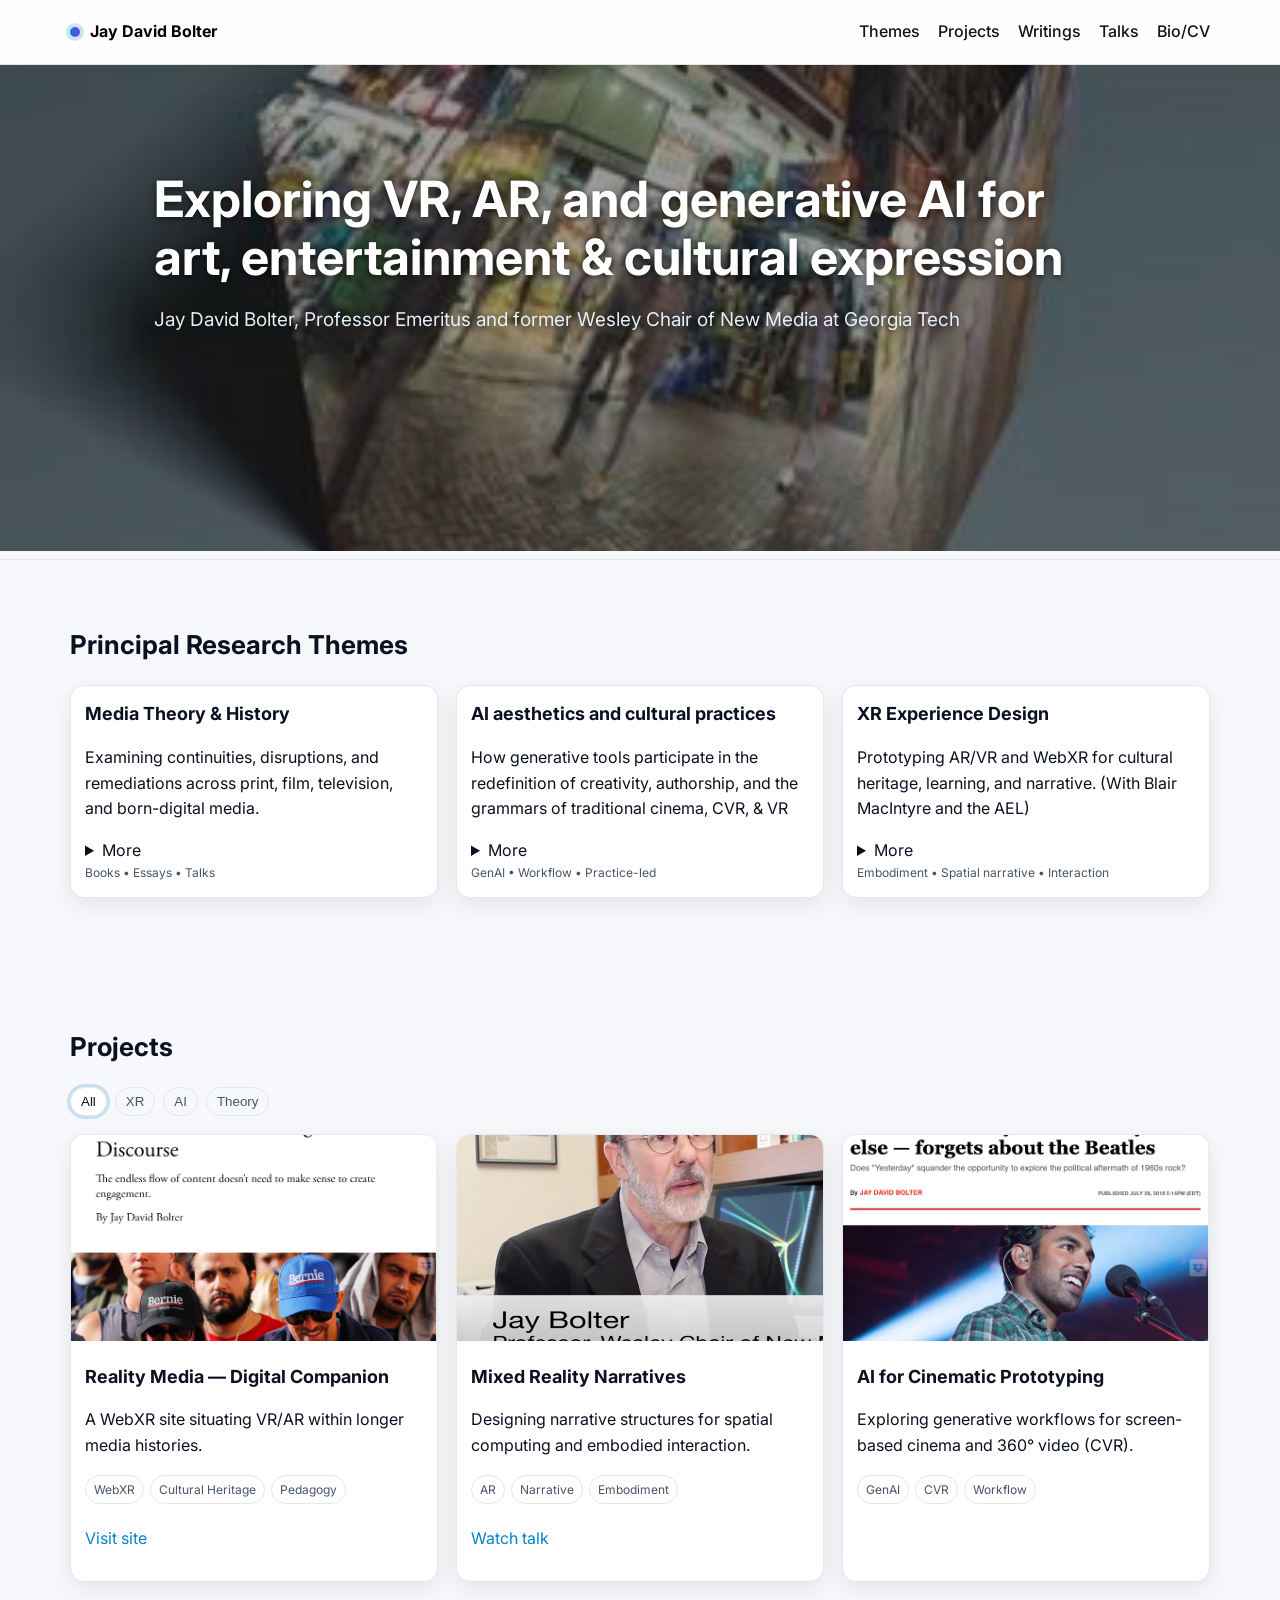
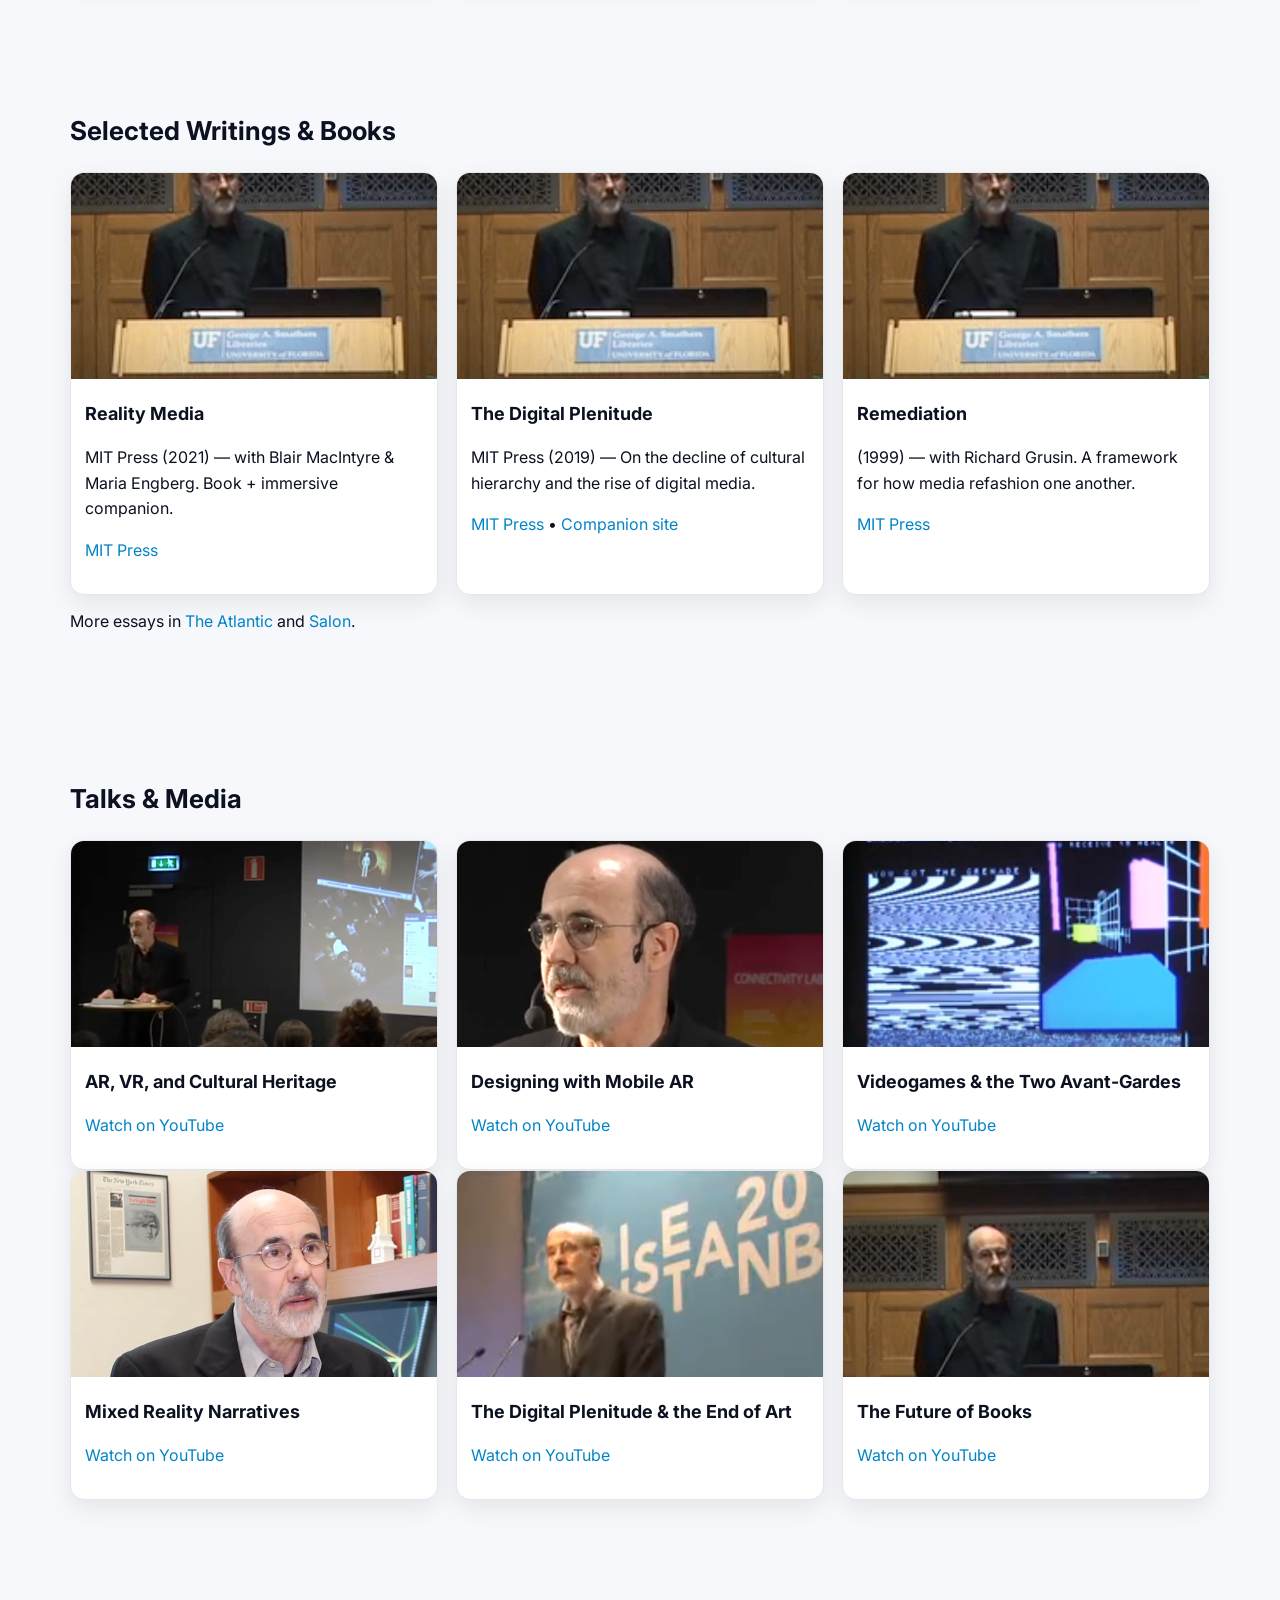
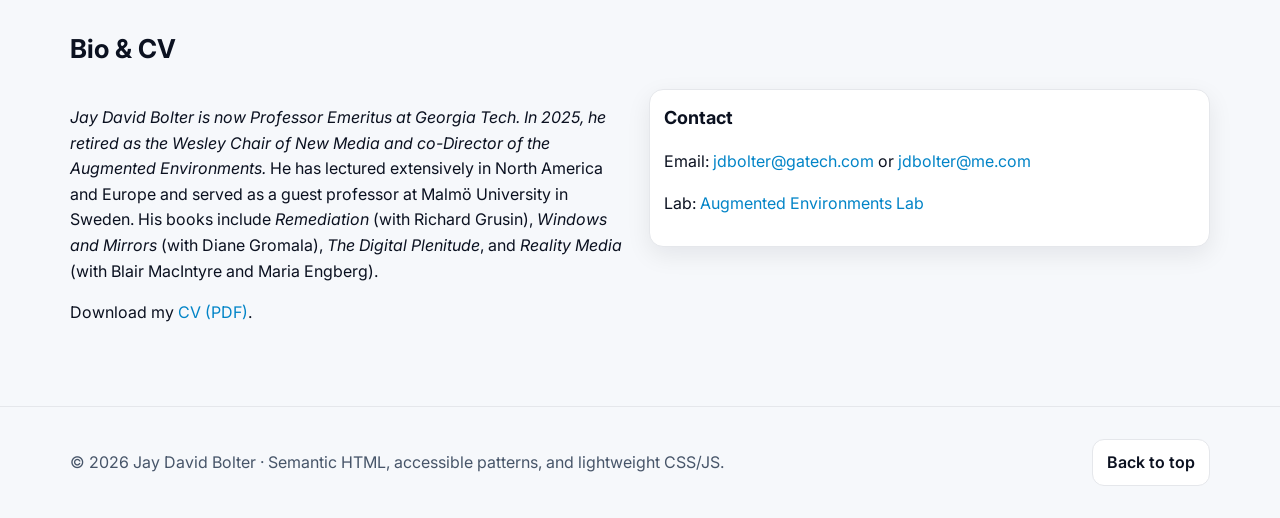
==== index.html @ a2d3c9d2 "Revisions Minor verbal revisions to the page" ====
<!DOCTYPE html>
<html lang="en">
<head>
  <meta charset="utf-8" />
  <meta name="viewport" content="width=device-width, initial-scale=1" />
  <title>Jay David Bolter · Media Theory · XR & AI</title>
  <meta name="description" content="Professional page for Jay David Bolter: media theory & history, XR experience design, and AI affordances for expression." />
  <meta property="og:title" content="Jay David Bolter" />
  <meta property="og:description" content="Media theory & history, XR experience design, and AI affordances for expression." />
  <meta property="og:image" content="assets/banner.jpg" />
  <link rel="preconnect" href="https://fonts.googleapis.com">
  <link rel="preconnect" href="https://fonts.gstatic.com" crossorigin>
  <link href="https://fonts.googleapis.com/css2?family=Inter:wght@300;400;500;600;700&display=swap" rel="stylesheet">
  <style>
    :root{
      --bg: #0c0f14; --text:#e7edf7; --muted:#98a5ba; --surface:#101520; --panel:#141b28;
      --border:#202838; --accent:#6ee7ff; --accent2:#a78bfa; --ring: rgba(110,231,255,.4);
      --shadow: 0 10px 30px rgba(0,0,0,.35);
    }
    @media (prefers-color-scheme: light){
      :root{ --bg:#f6f8fb; --text:#0b1120; --muted:#475569; --surface:#ffffff; --panel:#ffffff; --border:#e5e7eb; --accent:#0284c7; --accent2:#7c3aed; --ring: rgba(2,132,199,.2); --shadow:0 8px 24px rgba(2,6,23,.08);} }
    *,*::before,*::after{box-sizing:border-box}
    html,body{height:100%}
    body{margin:0;background:var(--bg);color:var(--text);font-family:'Inter',system-ui,Segoe UI,Roboto,Arial,sans-serif;line-height:1.6}
    a{color:var(--accent);text-decoration:none}
    a:hover{text-decoration:underline}
    .container{max-width:1180px;margin:0 auto;padding:0 20px}

    /* Skip link */
    .skip{position:absolute;left:-9999px;top:auto;overflow:hidden}
    .skip:focus{left:16px;top:16px;background:var(--panel);border:2px solid var(--accent);padding:8px 12px;border-radius:8px;z-index:10000}

    /* NAV */
    .nav{position:sticky;top:0;z-index:1000;background:rgba(255,255,255,0.85);backdrop-filter:saturate(140%) blur(10px);border-bottom:1px solid rgba(0,0,0,0.1)}
    .nav-inner{display:flex;align-items:center;justify-content:space-between;height:64px}
    .brand{display:flex;align-items:center;gap:10px;font-weight:700;color:#000;}
    .brand-dot{width:10px;height:10px;border-radius:50%;background:linear-gradient(90deg,var(--accent),var(--accent2));box-shadow:0 0 0 4px var(--ring)}
    .links{display:flex;gap:18px;align-items:center}
    .links a{color:#000;opacity:.92;font-weight:500}
    .burger{display:none}
    @media (max-width:760px){.links{display:none}.burger{display:inline-flex;align-items:center;gap:8px;border:1px solid var(--border);background:transparent;color:var(--muted);padding:6px 10px;border-radius:10px;}}

    /* HERO */
    .hero{position:relative;overflow:hidden;border-bottom:1px solid var(--border)}
    .hero-bg{position:absolute;inset:0;background:radial-gradient(1200px 600px at 20% -10%,rgba(110,231,255,.25),transparent 60%),radial-gradient(900px 500px at 85% 10%,rgba(167,139,250,.22),transparent 55%),linear-gradient(180deg,rgba(255,255,255,.06),rgba(255,255,255,0));pointer-events:none}
    .hero-media{position:relative}
    /* .hero-media::after{content:"";position:absolute;inset:0;background:linear-gradient(180deg,rgba(0,0,0,.42),rgba(0,0,0,.42));pointer-events:none} */
    .hero-media::after{content:"";position:absolute;inset:0;pointer-events:none;}
    .hero-media img{
      width:100%;
      height:54vh;
      object-fit:cover;
      filter: brightness(0.6) saturate(105%) contrast(98%);
      opacity:0.94;
    }
    .hero-content{
      position:absolute;
      inset:0;
      display:grid;
      place-items:center;
      transform: translateY(-6vh);
      /* The card sits over the image, no background overlay needed */
    }
    .hero-card{
      margin:24px;
      background: transparent;
      border: none;
      border-radius: 0;
      box-shadow: none;
      backdrop-filter: none;
      max-width: min(1020px,92%);
      padding:24px;
    }
    .hero-card h1,
    .hero-card .lead {
      text-shadow: 0 2px 6px rgba(0,0,0,0.6);
    }
    .hero-card h1{color:#ffffff;}
    .hero-card .lead{color:#eaf2ff;opacity:.98}
    .eyebrow{font-size:12px;letter-spacing:.14em;text-transform:uppercase;color:#d8e4f7}
    h1{font-size:clamp(28px,4.5vw,50px);line-height:1.15;margin:.2em 0}
    .lead{font-size:clamp(16px,2.2vw,19px);color:var(--muted)}
    .cta{display:flex;flex-wrap:wrap;gap:12px;margin-top:14px}
    .btn{display:inline-flex;align-items:center;gap:8px;padding:10px 14px;border-radius:12px;border:1px solid var(--border);background:var(--surface);color:var(--text);font-weight:600}
    .btn.primary{background:linear-gradient(90deg,var(--accent),var(--accent2));color:#081018;border:none}

    /* SECTIONS */
    main section{padding:64px 0}
    .section-head{display:flex;align-items:flex-end;justify-content:space-between;gap:10px;margin-bottom:20px}
    .section-head h2{margin:0;font-size:26px}
    .kicker{color:var(--muted);font-size:14px}

    /* XR MODAL & DETAILS */
    details.more{margin-top:8px}
    details.more summary{cursor:pointer}
    dialog{border:1px solid var(--border);border-radius:12px;padding:20px;background:var(--surface);color:var(--text);max-width:720px;box-shadow:var(--shadow)}
    dialog::backdrop{background:rgba(0,0,0,.5)}

    /* GRIDS */
    .grid{display:grid;gap:18px}
    .grid.cols-3{grid-template-columns:repeat(3,1fr)}
    .grid.cols-2{grid-template-columns:repeat(2,1fr)}
    @media (max-width:980px){.grid.cols-3{grid-template-columns:repeat(2,1fr)}}
    @media (max-width:720px){.grid.cols-3,.grid.cols-2{grid-template-columns:1fr}}
    .card{background:var(--panel);border:1px solid var(--border);border-radius:14px;overflow:hidden;box-shadow:var(--shadow);transition:transform .2s ease}
    .card:hover{transform:translateY(-3px)}
    .card img{width:100%;aspect-ratio:16/9;object-fit:cover}
    .card-body{padding:14px}
    .card h3{margin:0 0 6px;font-size:18px}
    .meta{color:var(--muted);font-size:12px}
    .tag{display:inline-block;margin-right:6px;margin-bottom:6px;padding:4px 8px;border:1px solid var(--border);border-radius:999px;color:var(--muted);font-size:12px}

    /* FILTER TABS */
    .filters{display:flex;flex-wrap:wrap;gap:8px;margin:8px 0 18px}
    .chip{border:1px solid var(--border);background:transparent;color:var(--muted);padding:6px 10px;border-radius:999px;cursor:pointer}
    .chip[aria-pressed="true"]{background:var(--surface);color:var(--text);box-shadow:0 0 0 3px var(--ring)}

    /* TIMELINE */
    .timeline{position:relative;margin-left:6px}
    .timeline::before{content:"";position:absolute;left:10px;top:0;bottom:0;width:2px;background:var(--border)}
    .t-item{position:relative;margin-left:28px;padding:10px 0}
    .t-item::before{content:"";position:absolute;left:-18px;top:12px;width:10px;height:10px;background:linear-gradient(90deg,var(--accent),var(--accent2));border-radius:50%;box-shadow:0 0 0 3px var(--bg)}
    .t-title{font-weight:600}

    /* FOOTER */
    footer{border-top:1px solid var(--border);padding:32px 0;color:var(--muted)}
    .foot{display:grid;gap:16px;grid-template-columns:1fr auto;align-items:center}
    @media (max-width:720px){.foot{grid-template-columns:1fr}}

    @media (max-width:720px){
      .hero-content{ transform: translateY(-3vh); }
    }

    /* Motion reduction */
    @media (prefers-reduced-motion: reduce){
      .card,.hero-card{transition:none}
      .hero-content{display:block}
    }
  </style>
</head>
<body>
  <a class="skip" href="#main">Skip to content</a>

  <!-- NAV -->
  <header class="nav" role="banner">
    <div class="container nav-inner">
      <div class="brand"><span class="brand-dot" aria-hidden="true"></span> Jay David Bolter</div>
      <nav class="links" aria-label="Primary">
        <a href="#focus">Themes</a>
        <a href="#projects">Projects</a>
        <a href="#writing">Writings</a>
        <a href="#talks">Talks</a>
        <a href="#bio">Bio/CV</a>
      </nav>
      <button class="burger" id="menuBtn" aria-expanded="false" aria-controls="m">Menu</button>
    </div>
  </header>

  <!-- HERO -->
  <section class="hero" id="home" aria-label="Hero">
    <div class="hero-bg" aria-hidden="true"></div>
    <div class="hero-media">
      <img src="assets/banner.jpg" alt="Abstract banner evoking XR and AI" />
      <div class="hero-content">
        <div class="hero-card">
          <h1>Exploring VR, AR, and generative AI for art, entertainment & cultural expression</h1>
          <p class="lead">Jay David Bolter, Professor Emeritus and former Wesley Chair of New Media at Georgia Tech</p>
        </div>
      </div>
    </div>
  </section>

  <main id="main">
    <!-- FOCUS -->
    <section id="focus" aria-labelledby="focus-h">
      <div class="container">
        <div class="section-head">
          <h2 id="focus-h">Principal Research Themes</h2>
        </div>
        <div class="grid cols-3">
          <article class="card">
            <div class="card-body">
              <h3>Media Theory & History</h3>
              <p>Examining continuities, disruptions, and remediations across print, film, television, and born-digital media.</p>
              <details class="more">
                <summary>More</summary>
                <p>I study how new (digital) media affect and are affected by earlier media and media forms, including film, television, and print. That work began with Writing Space: The Computer, Hypertext and the Remediation of Print (first edition 1991; second edition 2001 by Lawrence Erlbaum). Writing Space examined the computer’s place in the history of symbolic (textual) media. I argue that digital hypertext is the remediation of the printed book. Remediation: Understanding New Media (coauthored by Richard Grusin, MIT Press, 1999) focuses on the relationship between visual digital expressions (such as computer games and the World Wide Web) and earlier media forms (such as film and television). We argue that digital forms both borrow from and seek to surpass earlier forms, and we give this process the name “remediation.” Windows and Mirrors (coauthored with Diane Gromala, MIT Press, 2003) examines digital art as a radical form of interface design. My most recent single-authored book The Digital Plenitude was published by MIT Press in 2019. It focuses on two developments in the second half of the twentieth-century century that have helped to define our media culture in the twenty-first: the decline of cultural hierarchy and the rise of digital media. There is a digital companion at www.digitalplenitude.net.</p>
              </details>
              <div class="meta">Books • Essays • Talks</div>
            </div>
          </article>
          <article class="card">
            <div class="card-body">
              <h3>AI aesthetics and cultural practices</h3>
              <p>How generative tools participate in the redefinition of creativity, authorship, and the grammars of traditional cinema, CVR, & VR</p>
              <details class="more">
                <summary>More</summary>
                <p>Working with current and recent Ph.D. students, I am exploring the aesthetics of generative AI, especially for the creation of traditional screen-based cinema, CVR, and 'true' 3D VR.</p>
              </details>
              <div class="meta">GenAI • Workflow • Practice-led</div>
            </div>
          </article>
          <article class="card">
            <div class="card-body">
              <h3>XR Experience Design</h3>
              <p>Prototyping AR/VR and WebXR for cultural heritage, learning, and narrative. (With Blair MacIntyre and the AEL)</p>
              <details class="more">
                <summary>More</summary>
                <p>For more than two decades, I worked with Prof. Blair MacIntyre who heads the AEL (Augmented Environments Lab) to explore new forms of informal education, personal expression, and entertainment. We designed and built a number of prototypes and experimental systems for Augmented Reality. More recently we created experiences in VR, and especially WebVR, a protocol that allows users to access VR through a web browser on a smartphone, computer, or through a VR headset. We created a digital companion to our book Reality Media (MIT Press, 2021) using this technology. Reality Media places virtual and augmented reality in the tradition of other media, especially film and television, that fashion visual and auditory realities for their viewers. The digital companion illustrates this tradition both as a website and an immersive experience.</p>
              </details>
              <div class="meta">Embodiment • Spatial narrative • Interaction</div>
            </div>
          </article>
        </div>
      </div>
    </section>

    <!-- PROJECTS with filters -->
    <section id="projects" aria-labelledby="projects-h">
      <div class="container">
        <div class="section-head">
          <h2 id="projects-h">Projects</h2>
        </div>
        <div class="filters" role="toolbar" aria-label="Project filters">
          <button class="chip" data-filter="all" aria-pressed="true">All</button>
          <button class="chip" data-filter="xr">XR</button>
          <button class="chip" data-filter="ai">AI</button>
          <button class="chip" data-filter="theory">Theory</button>
        </div>
        <div class="grid cols-3" id="projectGrid">
          <article class="card" data-tags="xr theory">
            <img src="assets/atlantic.png" alt="The Atlantic thumbnail" />
            <div class="card-body">
              <h3>Reality Media — Digital Companion</h3>
              <p>A WebXR site situating VR/AR within longer media histories.</p>
              <div><span class="tag">WebXR</span><span class="tag">Cultural Heritage</span><span class="tag">Pedagogy</span></div>
              <p><a href="https://realitymedia.digital/" target="_blank" rel="noopener">Visit site</a></p>
            </div>
          </article>
          <article class="card" data-tags="xr">
            <img src="assets/talks/mixed.png" alt="Mixed Reality Narratives" />
            <div class="card-body">
              <h3>Mixed Reality Narratives</h3>
              <p>Designing narrative structures for spatial computing and embodied interaction.</p>
              <div><span class="tag">AR</span><span class="tag">Narrative</span><span class="tag">Embodiment</span></div>
              <p><a href="https://youtu.be/VfJPQSbQXXM?feature=shared" target="_blank" rel="noopener">Watch talk</a></p>
            </div>
          </article>
          <article class="card" data-tags="ai xr">
            <img src="assets/yesterday.png" alt="Salon thumbnail" />
            <div class="card-body">
              <h3>AI for Cinematic Prototyping</h3>
              <p>Exploring generative workflows for screen-based cinema and 360° video (CVR).</p>
              <div><span class="tag">GenAI</span><span class="tag">CVR</span><span class="tag">Workflow</span></div>
            </div>
          </article>
        </div>
      </div>
    </section>

    <!-- WRITING -->
    <section id="writing" aria-labelledby="writing-h">
      <div class="container">
        <div class="section-head">
          <h2 id="writing-h">Selected Writings & Books</h2>
        </div>
        <div class="grid cols-3">
          <article class="card">
            <img src="assets/talks/books.png" alt="Books graphic" />
            <div class="card-body">
              <h3>Reality Media</h3>
              <p>MIT Press (2021) — with Blair MacIntyre & Maria Engberg. Book + immersive companion.</p>
              <p><a href="https://mitpress.mit.edu/9780262045124/reality-media/" target="_blank" rel="noopener">MIT Press</a></p>
            </div>
          </article>
          <article class="card">
            <img src="assets/talks/books.png" alt="Books graphic" />
            <div class="card-body">
              <h3>The Digital Plenitude</h3>
              <p>MIT Press (2019) — On the decline of cultural hierarchy and the rise of digital media.</p>
              <p><a href="https://mitpress.mit.edu/9780262039734/the-digital-plenitude/" target="_blank" rel="noopener">MIT Press</a> • <a href="http://www.digitalplenitude.net" target="_blank" rel="noopener">Companion site</a></p>
            </div>
          </article>
          <article class="card">
            <img src="assets/talks/books.png" alt="Books graphic" />
            <div class="card-body">
              <h3>Remediation</h3>
              <p>(1999) — with Richard Grusin. A framework for how media refashion one another.</p>
              <p><a href="https://mitpress.mit.edu/9780262522793/remediation/" target="_blank" rel="noopener">MIT Press</a></p>
            </div>
          </article>
        </div>
        <p style="margin-top:14px">More essays in <a href="https://www.theatlantic.com/technology/archive/2019/05/why-social-media-ruining-political-discourse/589108/" target="_blank" rel="noopener">The Atlantic</a> and <a href="https://www.salon.com/writer/jay-david-bolter" target="_blank" rel="noopener">Salon</a>.</p>
      </div>
    </section>

    <!-- TALKS -->
    <section id="talks" aria-labelledby="talks-h">
      <div class="container">
        <div class="section-head">
          <h2 id="talks-h">Talks & Media</h2>
        </div>
        <div class="grid cols-3">
          <article class="card">
            <img src="assets/talks/malmo.png" alt="Malmö talk thumbnail" />
            <div class="card-body">
              <h3>AR, VR, and Cultural Heritage</h3>
              <p><a href="https://youtu.be/hkXNz5d6hg8?feature=shared" target="_blank" rel="noopener">Watch on YouTube</a></p>
            </div>
          </article>
          <article class="card">
            <img src="assets/talks/designing.png" alt="Designing with AR thumbnail" style="object-position:center top;" />
            <div class="card-body">
              <h3>Designing with Mobile AR</h3>
              <p><a href="https://youtu.be/P0-_Sc5UKIQ?feature=shared" target="_blank" rel="noopener">Watch on YouTube</a></p>
            </div>
          </article>
          <article class="card">
            <img src="assets/talks/games.png" alt="Games & avant-gardes thumbnail" />
            <div class="card-body">
              <h3>Videogames & the Two Avant-Gardes</h3>
              <p><a href="https://youtu.be/50H6oA5K97w?feature=shared" target="_blank" rel="noopener">Watch on YouTube</a></p>
            </div>
          </article>
        </div>
        <div class="grid cols-3">
          <article class="card">
            <img src="assets/talks/mixed.png" alt="Mixed Reality Narratives thumbnail" style="object-position:center top;" />
            <div class="card-body">
              <h3>Mixed Reality Narratives</h3>
              <p><a href="https://www.youtube.com/watch?v=VfJPQSbQXXM" target="_blank" rel="noopener">Watch on YouTube</a></p>
            </div>
          </article>
          <article class="card">
            <img src="assets/talks/istanbul.png" alt="The Digital Plenitude & the End of Art thumbnail" style="object-position:center top;" />
            <div class="card-body">
              <h3>The Digital Plenitude & the End of Art</h3>
              <p><a href="https://www.youtube.com/watch?v=SkojYeok6LY" target="_blank" rel="noopener">Watch on YouTube</a></p>
            </div>
          </article>
          <article class="card">
            <img src="assets/talks/books.png" alt="The Future of Books thumbnail" style="object-position:center top;" />
            <div class="card-body">
              <h3>The Future of Books</h3>
              <p><a href="https://www.youtube.com/watch?v=1F2mrr7FYw8" target="_blank" rel="noopener">Watch on YouTube</a></p>
            </div>
          </article>
        </div>
      </div>
    </section>

    <!-- BIO/CV -->
    <section id="bio" aria-labelledby="bio-h">
      <div class="container">
        <div class="section-head">
          <h2 id="bio-h">Bio & CV</h2>
        </div>
        <div class="grid cols-2">
          <div>
            <p><em>Jay David Bolter is now Professor Emeritus at Georgia Tech. In 2025, he retired as the Wesley Chair of New Media and co-Director of the Augmented Environments.</em> He has lectured extensively in North America and Europe and served as a guest professor at Malmö University in Sweden. His books include <em>Remediation</em> (with Richard Grusin), <em>Windows and Mirrors</em> (with Diane Gromala), <em>The Digital Plenitude</em>, and <em>Reality Media</em> (with Blair MacIntyre and Maria Engberg).</p>
            <p>Download my <a href="bolter-cv.pdf" target="_blank" rel="noopener">CV (PDF)</a>.</p>
          </div>
          <div>
            <div class="card"><div class="card-body">
              <h3>Contact</h3>
              <p>Email: <a href="mailto:jdbolter@gatech.edu">jdbolter@gatech.com</a> or <a href="mailto:jdbolter@me.com">jdbolter@me.com</a></p>
              <p>Lab: <a href="https://ael.gatech.edu/" target="_blank" rel="noopener">Augmented Environments Lab</a></p>
            </div></div>
          </div>
        </div>
      </div>
    </section>
  </main>

  <footer role="contentinfo">
    <div class="container foot">
      <div>© <span id="year"></span> Jay David Bolter · Semantic HTML, accessible patterns, and lightweight CSS/JS.</div>
      <div><a href="#home" class="btn">Back to top</a></div>
    </div>
  </footer>

  <script>
    // Theme preference
    const toggle = document.getElementById('themeToggle');
    const saved = localStorage.getItem('theme');
    if(saved){ document.documentElement.dataset.theme = saved; }
    toggle?.addEventListener('click', ()=>{
      const next = document.documentElement.dataset.theme === 'light' ? 'dark' : 'light';
      document.documentElement.dataset.theme = next;
      localStorage.setItem('theme', next);
    });

    // Mobile menu (simple disclosure pattern using dialog semantics)
    const menuBtn = document.getElementById('menuBtn');
    menuBtn?.addEventListener('click', ()=>{
      const links = document.querySelector('.links');
      const isOpen = getComputedStyle(links).display !== 'none';
      links.style.display = isOpen ? 'none' : 'flex';
      menuBtn.setAttribute('aria-expanded', String(!isOpen));
    });

    // Project filters
    const chips = document.querySelectorAll('.chip');
    const cards = document.querySelectorAll('#projectGrid .card');
    chips.forEach(ch => ch.addEventListener('click', ()=>{
      chips.forEach(c=>c.setAttribute('aria-pressed','false'));
      ch.setAttribute('aria-pressed','true');
      const f = ch.dataset.filter;
      cards.forEach(card=>{
        if(f==='all'){ card.style.display='block';}
        else {
          const tags = card.getAttribute('data-tags');
          card.style.display = tags.includes(f) ? 'block' : 'none';
        }
      });
    }));

    // Year
    document.getElementById('year').textContent = new Date().getFullYear();


    // Simple reveal on scroll
    const reveal = new IntersectionObserver((entries)=>{
      entries.forEach(entry=>{
        if(entry.isIntersecting){
          entry.target.style.transform='translateY(0)';
          entry.target.style.opacity=1; reveal.unobserve(entry.target);
        }
      })
    },{threshold:.12});
    document.querySelectorAll('.card, .hero-card').forEach(el=>{
      el.style.opacity=0; el.style.transform='translateY(12px)'; el.style.transition='opacity .6s ease, transform .6s ease';
      reveal.observe(el);
    });
  </script>
</body>
</html>
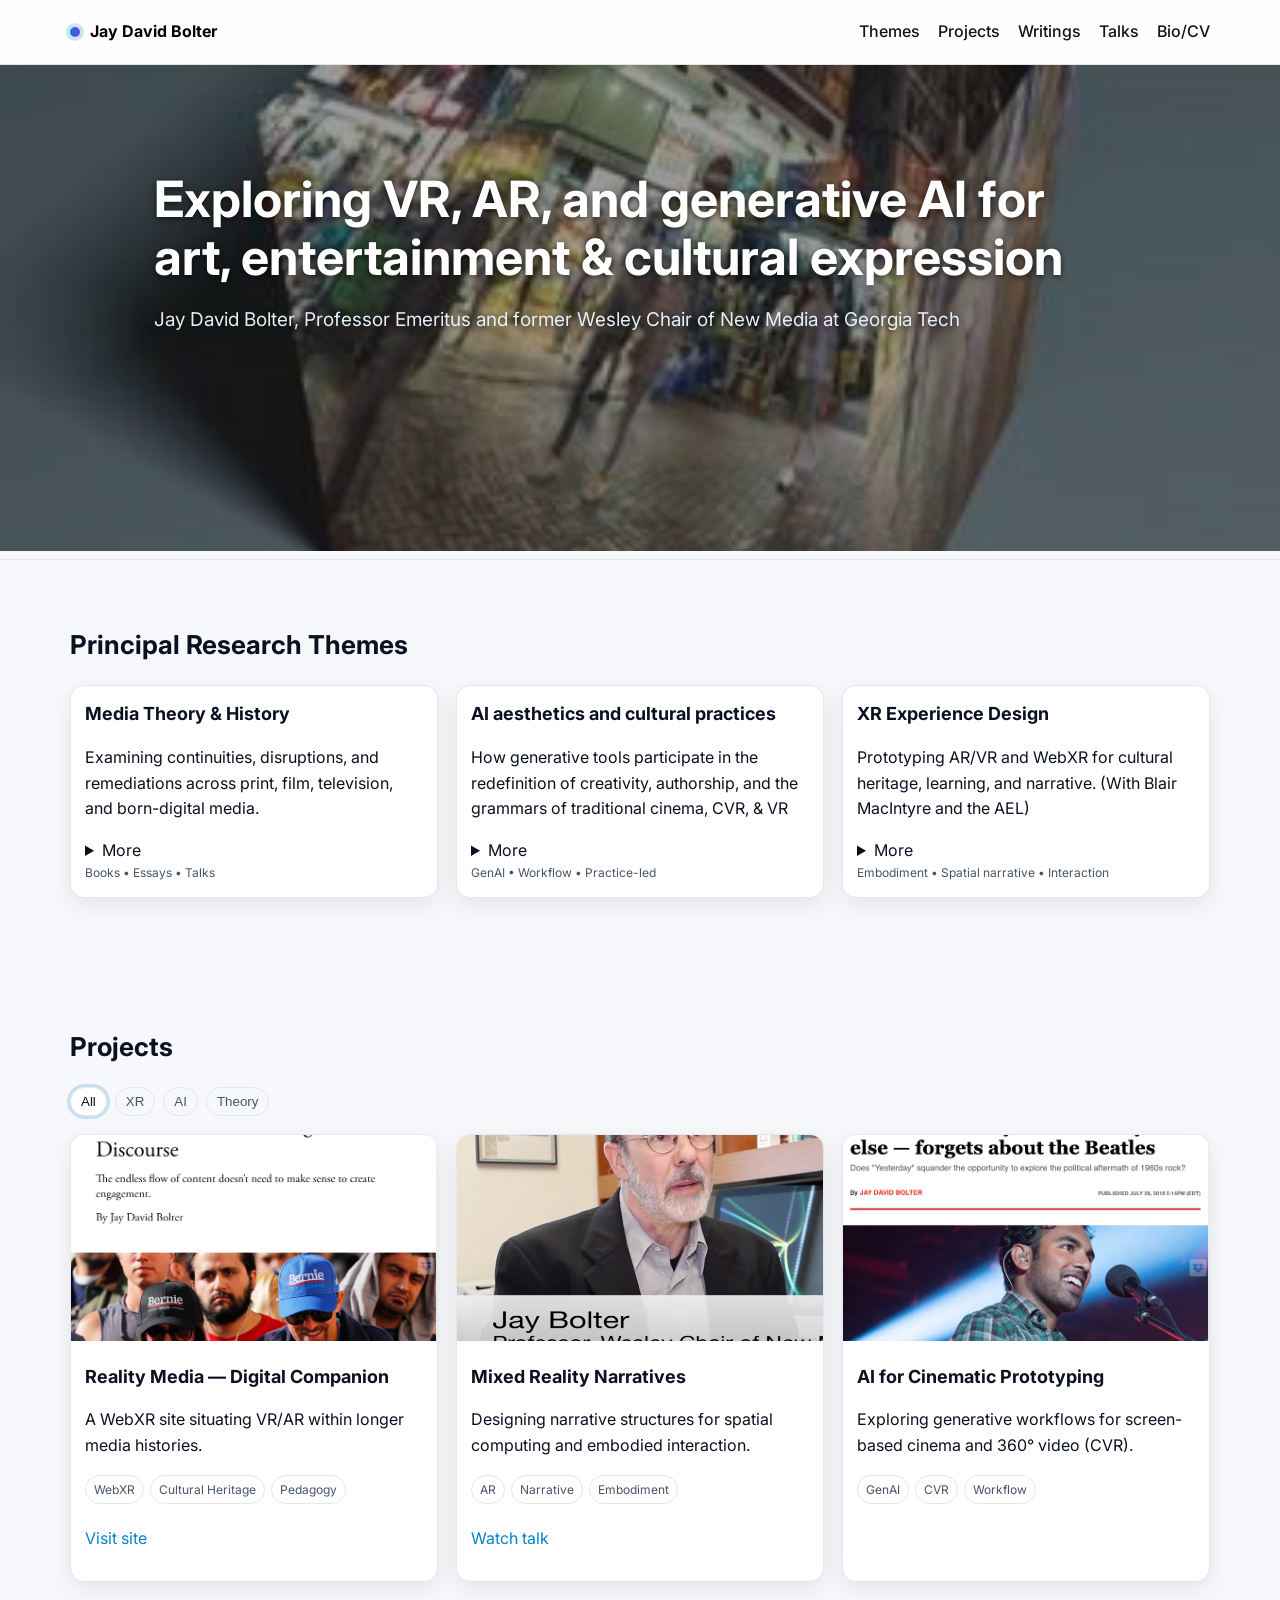
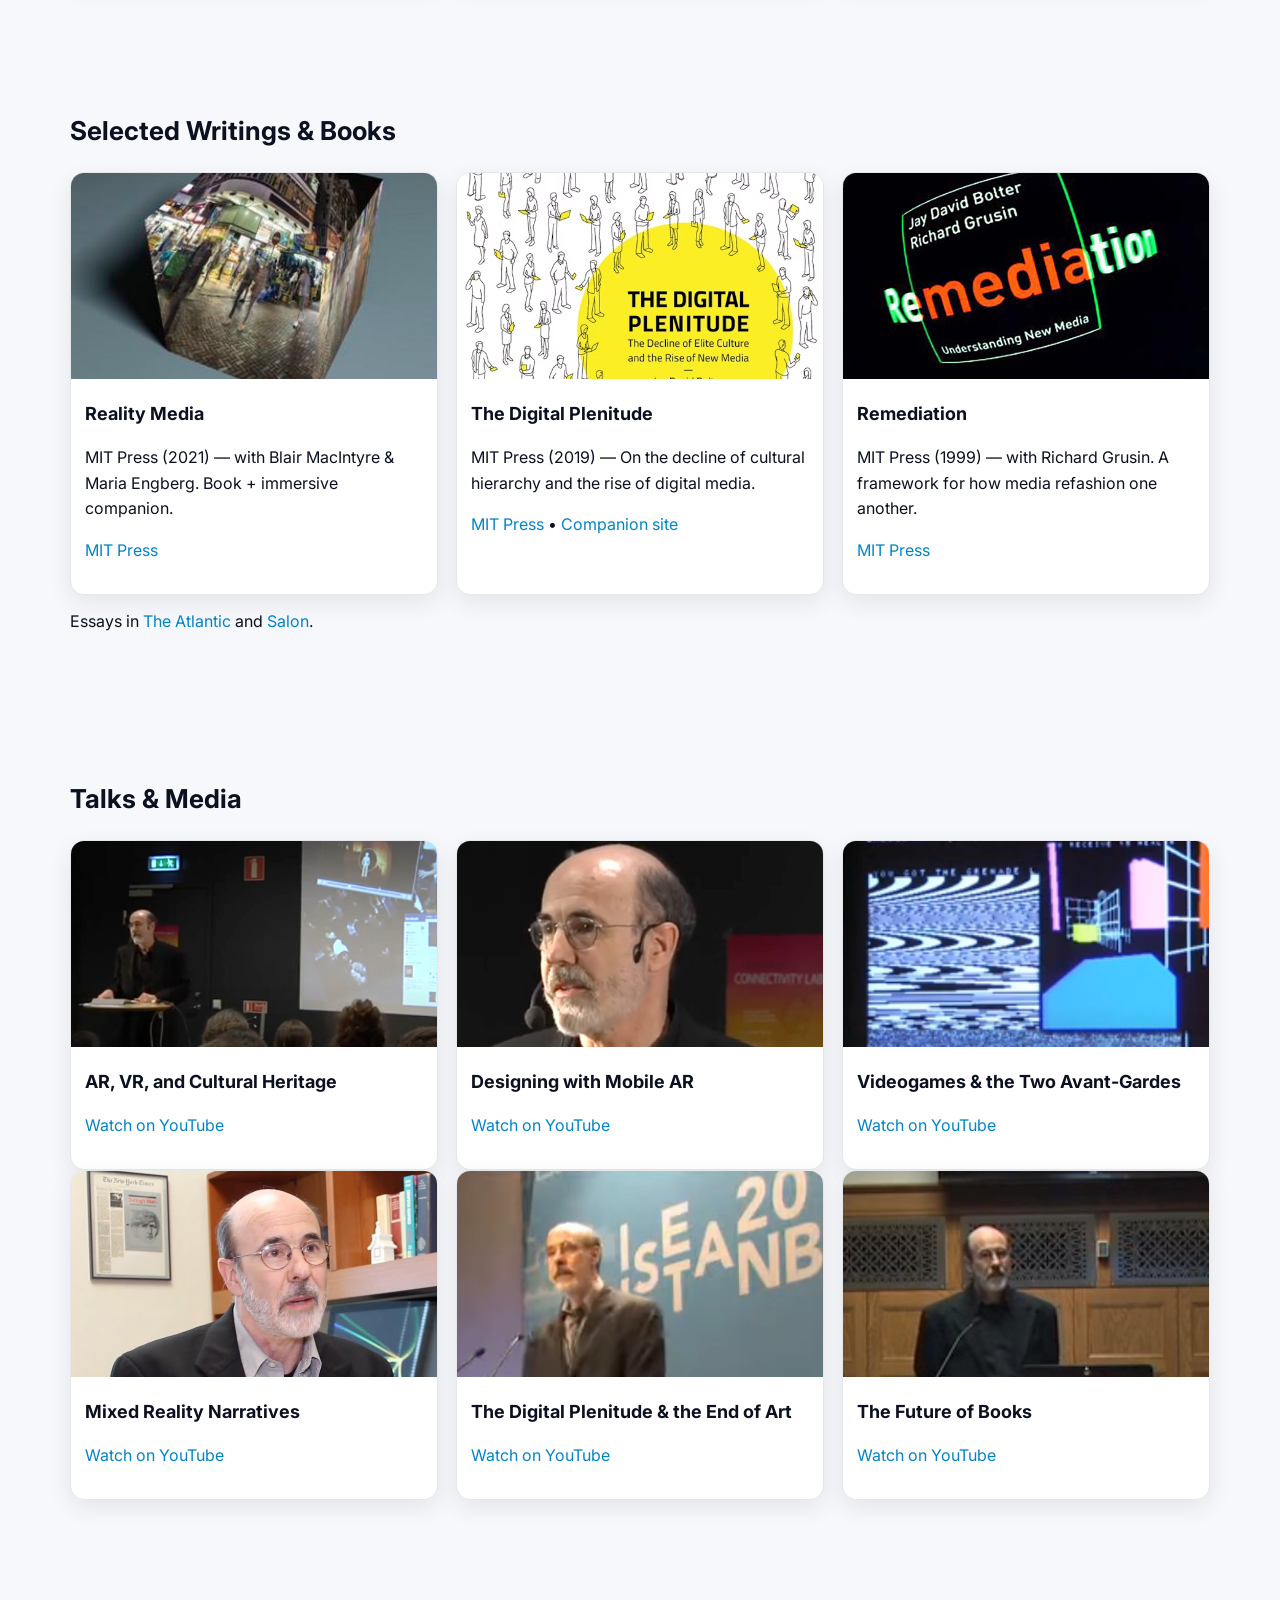
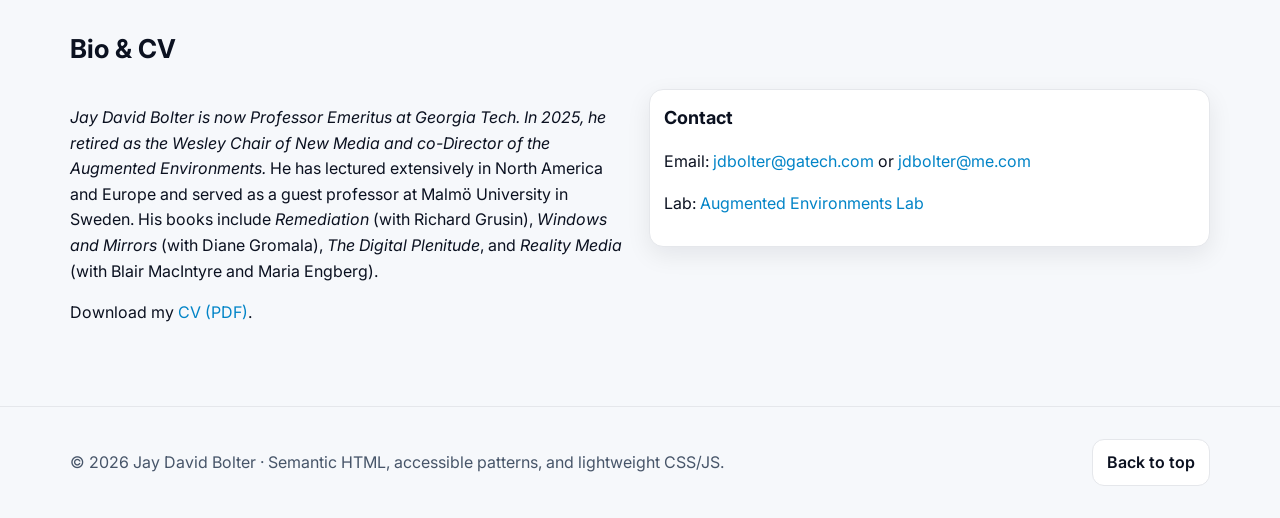
==== commit 785de152: "Fixing images on the page" ====
--- a/index.html
+++ b/index.html
@@ -266,7 +266,7 @@
         </div>
         <div class="grid cols-3">
           <article class="card">
-            <img src="assets/talks/books.png" alt="Books graphic" />
+            <img src="assets/talks/reality.png" alt="Books graphic" />
             <div class="card-body">
               <h3>Reality Media</h3>
               <p>MIT Press (2021) — with Blair MacIntyre & Maria Engberg. Book + immersive companion.</p>
@@ -274,7 +274,7 @@
             </div>
           </article>
           <article class="card">
-            <img src="assets/talks/books.png" alt="Books graphic" />
+            <img src="assets/talks/plenitude.png" alt="Books graphic" />
             <div class="card-body">
               <h3>The Digital Plenitude</h3>
               <p>MIT Press (2019) — On the decline of cultural hierarchy and the rise of digital media.</p>
@@ -282,15 +282,15 @@
             </div>
           </article>
           <article class="card">
-            <img src="assets/talks/books.png" alt="Books graphic" />
+            <img src="assets/talks/remediation.png" alt="Books graphic" />
             <div class="card-body">
               <h3>Remediation</h3>
-              <p>(1999) — with Richard Grusin. A framework for how media refashion one another.</p>
+              <p>MIT Press (1999) — with Richard Grusin. A framework for how media refashion one another.</p>
               <p><a href="https://mitpress.mit.edu/9780262522793/remediation/" target="_blank" rel="noopener">MIT Press</a></p>
             </div>
           </article>
         </div>
-        <p style="margin-top:14px">More essays in <a href="https://www.theatlantic.com/technology/archive/2019/05/why-social-media-ruining-political-discourse/589108/" target="_blank" rel="noopener">The Atlantic</a> and <a href="https://www.salon.com/writer/jay-david-bolter" target="_blank" rel="noopener">Salon</a>.</p>
+        <p style="margin-top:14px">Essays in <a href="https://www.theatlantic.com/technology/archive/2019/05/why-social-media-ruining-political-discourse/589108/" target="_blank" rel="noopener">The Atlantic</a> and <a href="https://www.salon.com/writer/jay-david-bolter" target="_blank" rel="noopener">Salon</a>.</p>
       </div>
     </section>
 
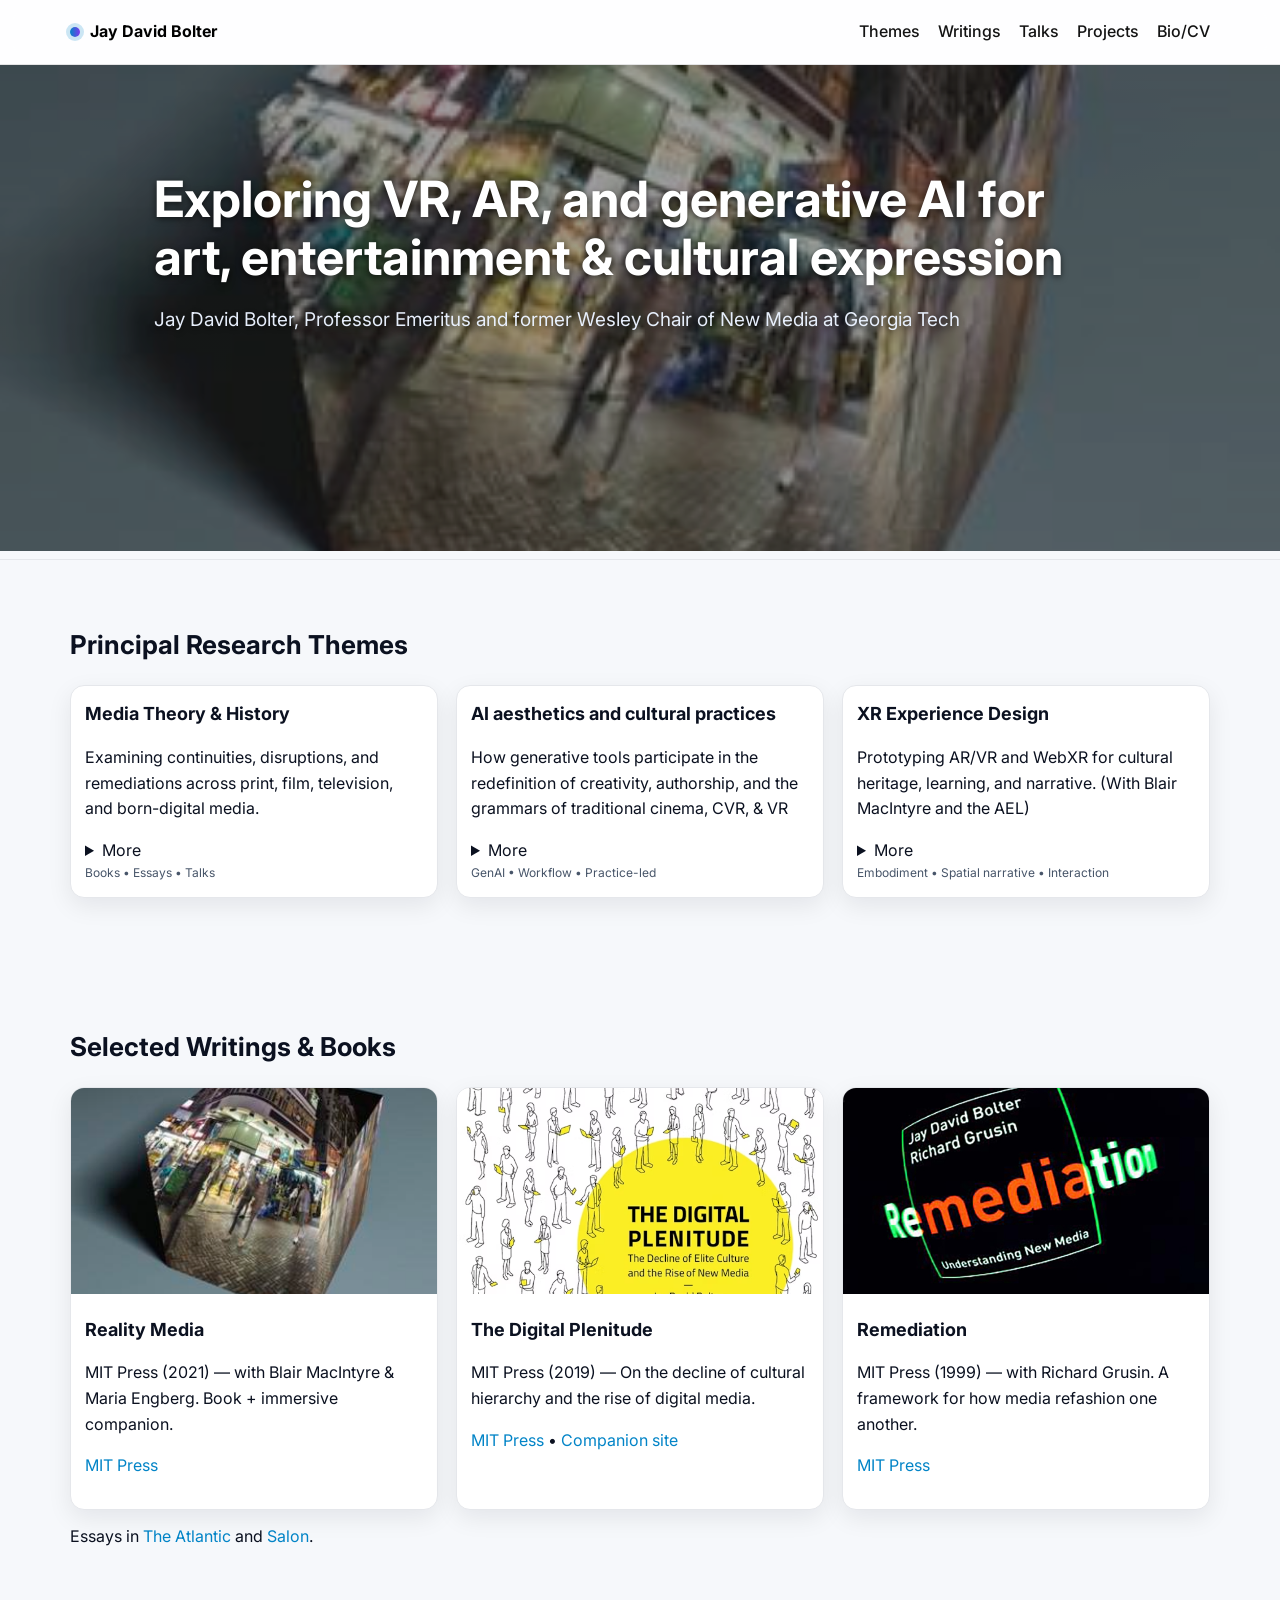
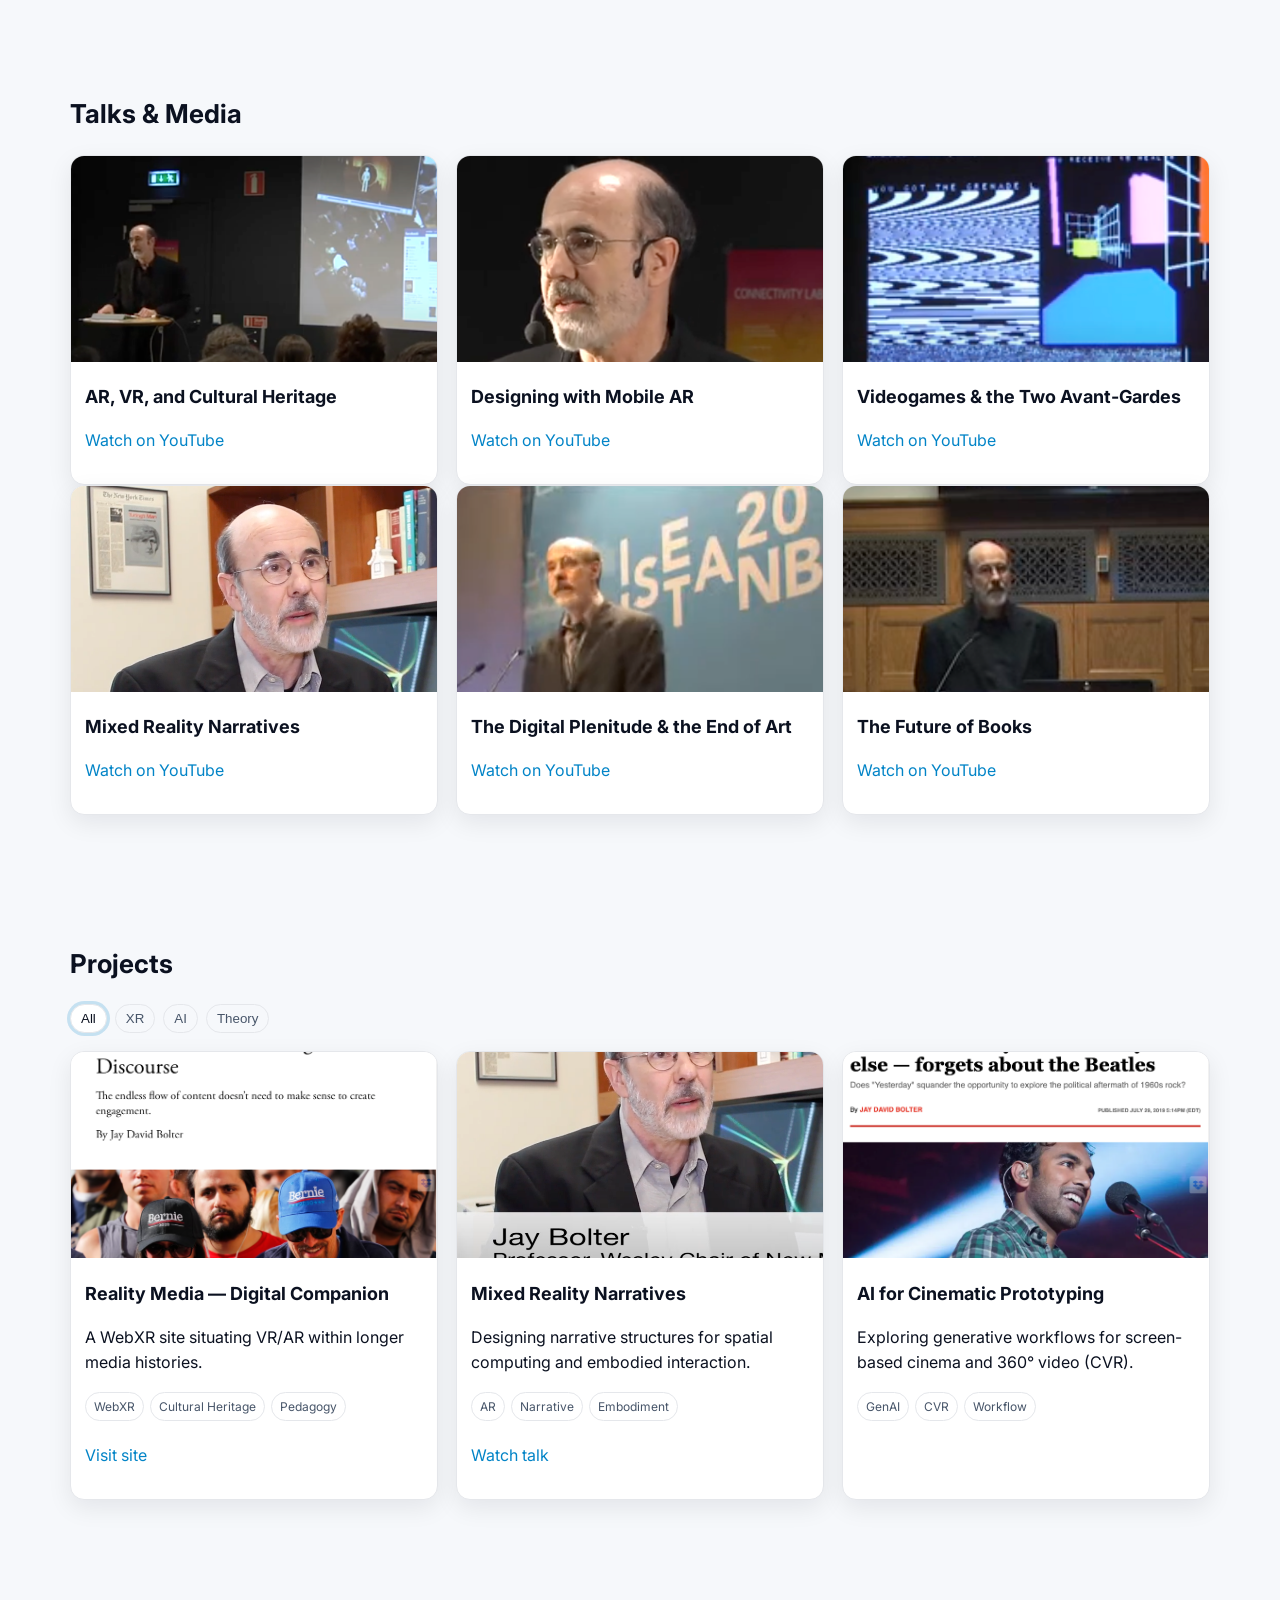
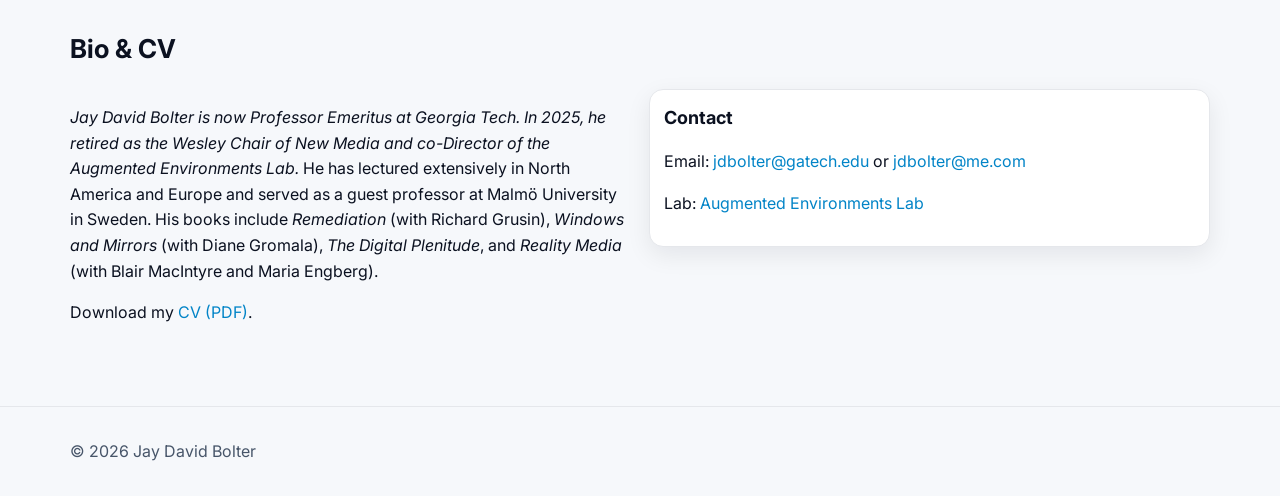
==== commit 73f7490d: "More refinements moved the projects down etc. Projects still needs work before we can go live." ====
--- a/index.html
+++ b/index.html
@@ -136,6 +136,32 @@
       .card,.hero-card{transition:none}
       .hero-content{display:block}
     }
+
+    /* Smooth scrolling (respect reduced motion) */
+    @media (prefers-reduced-motion: no-preference){
+      html { scroll-behavior: smooth; }
+    }
+    /* Prevent headings from hiding under sticky nav */
+    section { scroll-margin-top: 76px; }
+
+    /* Floating Back-to-top button */
+    .to-top{
+      position: fixed;
+      right: 20px;
+      bottom: 24px;
+      display: none;
+      align-items: center;
+      gap: 8px;
+      padding: 10px 14px;
+      border-radius: 999px;
+      box-shadow: var(--shadow);
+      z-index: 1100;
+    }
+    .to-top.show{ display: inline-flex; }
+    .to-top .chev{font-weight:700; line-height:1}
+    @media (max-width:720px){
+      .to-top{ right: 14px; bottom: 18px; }
+    }
   </style>
 </head>
 <body>
@@ -147,9 +173,9 @@
       <div class="brand"><span class="brand-dot" aria-hidden="true"></span> Jay David Bolter</div>
       <nav class="links" aria-label="Primary">
         <a href="#focus">Themes</a>
-        <a href="#projects">Projects</a>
         <a href="#writing">Writings</a>
         <a href="#talks">Talks</a>
+        <a href="#projects">Projects</a>
         <a href="#bio">Bio/CV</a>
       </nav>
       <button class="burger" id="menuBtn" aria-expanded="false" aria-controls="m">Menu</button>
@@ -215,6 +241,97 @@
       </div>
     </section>
 
+    <!-- WRITING -->
+    <section id="writing" aria-labelledby="writing-h">
+      <div class="container">
+        <div class="section-head">
+          <h2 id="writing-h">Selected Writings & Books</h2>
+        </div>
+        <div class="grid cols-3">
+          <article class="card">
+            <img src="assets/talks/reality.png" alt="Books graphic" />
+            <div class="card-body">
+              <h3>Reality Media</h3>
+              <p>MIT Press (2021) — with Blair MacIntyre & Maria Engberg. Book + immersive companion.</p>
+              <p><a href="https://mitpress.mit.edu/9780262045124/reality-media/" target="_blank" rel="noopener">MIT Press</a></p>
+            </div>
+          </article>
+          <article class="card">
+            <img src="assets/talks/plenitude.png" alt="Books graphic" />
+            <div class="card-body">
+              <h3>The Digital Plenitude</h3>
+              <p>MIT Press (2019) — On the decline of cultural hierarchy and the rise of digital media.</p>
+              <p><a href="https://mitpress.mit.edu/9780262039734/the-digital-plenitude/" target="_blank" rel="noopener">MIT Press</a> • <a href="http://www.digitalplenitude.net" target="_blank" rel="noopener">Companion site</a></p>
+            </div>
+          </article>
+          <article class="card">
+            <img src="assets/talks/remediation.png" alt="Books graphic" />
+            <div class="card-body">
+              <h3>Remediation</h3>
+              <p>MIT Press (1999) — with Richard Grusin. A framework for how media refashion one another.</p>
+              <p><a href="https://mitpress.mit.edu/9780262522793/remediation/" target="_blank" rel="noopener">MIT Press</a></p>
+            </div>
+          </article>
+        </div>
+        <p style="margin-top:14px">Essays in <a href="https://www.theatlantic.com/technology/archive/2019/05/why-social-media-ruining-political-discourse/589108/" target="_blank" rel="noopener">The Atlantic</a> and <a href="https://www.salon.com/writer/jay-david-bolter" target="_blank" rel="noopener">Salon</a>.</p>
+      </div>
+    </section>
+
+    <!-- TALKS -->
+    <section id="talks" aria-labelledby="talks-h">
+      <div class="container">
+        <div class="section-head">
+          <h2 id="talks-h">Talks & Media</h2>
+        </div>
+        <div class="grid cols-3">
+          <article class="card">
+            <img src="assets/talks/malmo.png" alt="Malmö talk thumbnail" />
+            <div class="card-body">
+              <h3>AR, VR, and Cultural Heritage</h3>
+              <p><a href="https://youtu.be/hkXNz5d6hg8?feature=shared" target="_blank" rel="noopener">Watch on YouTube</a></p>
+            </div>
+          </article>
+          <article class="card">
+            <img src="assets/talks/designing.png" alt="Designing with AR thumbnail" style="object-position:center top;" />
+            <div class="card-body">
+              <h3>Designing with Mobile AR</h3>
+              <p><a href="https://youtu.be/P0-_Sc5UKIQ?feature=shared" target="_blank" rel="noopener">Watch on YouTube</a></p>
+            </div>
+          </article>
+          <article class="card">
+            <img src="assets/talks/games.png" alt="Games & avant-gardes thumbnail" />
+            <div class="card-body">
+              <h3>Videogames & the Two Avant-Gardes</h3>
+              <p><a href="https://youtu.be/50H6oA5K97w?feature=shared" target="_blank" rel="noopener">Watch on YouTube</a></p>
+            </div>
+          </article>
+        </div>
+        <div class="grid cols-3">
+          <article class="card">
+            <img src="assets/talks/mixed.png" alt="Mixed Reality Narratives thumbnail" style="object-position:center top;" />
+            <div class="card-body">
+              <h3>Mixed Reality Narratives</h3>
+              <p><a href="https://www.youtube.com/watch?v=VfJPQSbQXXM" target="_blank" rel="noopener">Watch on YouTube</a></p>
+            </div>
+          </article>
+          <article class="card">
+            <img src="assets/talks/istanbul.png" alt="The Digital Plenitude & the End of Art thumbnail" style="object-position:center top;" />
+            <div class="card-body">
+              <h3>The Digital Plenitude & the End of Art</h3>
+              <p><a href="https://www.youtube.com/watch?v=SkojYeok6LY" target="_blank" rel="noopener">Watch on YouTube</a></p>
+            </div>
+          </article>
+          <article class="card">
+            <img src="assets/talks/books.png" alt="The Future of Books thumbnail" style="object-position:center top;" />
+            <div class="card-body">
+              <h3>The Future of Books</h3>
+              <p><a href="https://www.youtube.com/watch?v=1F2mrr7FYw8" target="_blank" rel="noopener">Watch on YouTube</a></p>
+            </div>
+          </article>
+        </div>
+      </div>
+    </section>
+
     <!-- PROJECTS with filters -->
     <section id="projects" aria-labelledby="projects-h">
       <div class="container">
@@ -258,96 +375,6 @@
       </div>
     </section>
 
-    <!-- WRITING -->
-    <section id="writing" aria-labelledby="writing-h">
-      <div class="container">
-        <div class="section-head">
-          <h2 id="writing-h">Selected Writings & Books</h2>
-        </div>
-        <div class="grid cols-3">
-          <article class="card">
-            <img src="assets/talks/reality.png" alt="Books graphic" />
-            <div class="card-body">
-              <h3>Reality Media</h3>
-              <p>MIT Press (2021) — with Blair MacIntyre & Maria Engberg. Book + immersive companion.</p>
-              <p><a href="https://mitpress.mit.edu/9780262045124/reality-media/" target="_blank" rel="noopener">MIT Press</a></p>
-            </div>
-          </article>
-          <article class="card">
-            <img src="assets/talks/plenitude.png" alt="Books graphic" />
-            <div class="card-body">
-              <h3>The Digital Plenitude</h3>
-              <p>MIT Press (2019) — On the decline of cultural hierarchy and the rise of digital media.</p>
-              <p><a href="https://mitpress.mit.edu/9780262039734/the-digital-plenitude/" target="_blank" rel="noopener">MIT Press</a> • <a href="http://www.digitalplenitude.net" target="_blank" rel="noopener">Companion site</a></p>
-            </div>
-          </article>
-          <article class="card">
-            <img src="assets/talks/remediation.png" alt="Books graphic" />
-            <div class="card-body">
-              <h3>Remediation</h3>
-              <p>MIT Press (1999) — with Richard Grusin. A framework for how media refashion one another.</p>
-              <p><a href="https://mitpress.mit.edu/9780262522793/remediation/" target="_blank" rel="noopener">MIT Press</a></p>
-            </div>
-          </article>
-        </div>
-        <p style="margin-top:14px">Essays in <a href="https://www.theatlantic.com/technology/archive/2019/05/why-social-media-ruining-political-discourse/589108/" target="_blank" rel="noopener">The Atlantic</a> and <a href="https://www.salon.com/writer/jay-david-bolter" target="_blank" rel="noopener">Salon</a>.</p>
-      </div>
-    </section>
-
-    <!-- TALKS -->
-    <section id="talks" aria-labelledby="talks-h">
-      <div class="container">
-        <div class="section-head">
-          <h2 id="talks-h">Talks & Media</h2>
-        </div>
-        <div class="grid cols-3">
-          <article class="card">
-            <img src="assets/talks/malmo.png" alt="Malmö talk thumbnail" />
-            <div class="card-body">
-              <h3>AR, VR, and Cultural Heritage</h3>
-              <p><a href="https://youtu.be/hkXNz5d6hg8?feature=shared" target="_blank" rel="noopener">Watch on YouTube</a></p>
-            </div>
-          </article>
-          <article class="card">
-            <img src="assets/talks/designing.png" alt="Designing with AR thumbnail" style="object-position:center top;" />
-            <div class="card-body">
-              <h3>Designing with Mobile AR</h3>
-              <p><a href="https://youtu.be/P0-_Sc5UKIQ?feature=shared" target="_blank" rel="noopener">Watch on YouTube</a></p>
-            </div>
-          </article>
-          <article class="card">
-            <img src="assets/talks/games.png" alt="Games & avant-gardes thumbnail" />
-            <div class="card-body">
-              <h3>Videogames & the Two Avant-Gardes</h3>
-              <p><a href="https://youtu.be/50H6oA5K97w?feature=shared" target="_blank" rel="noopener">Watch on YouTube</a></p>
-            </div>
-          </article>
-        </div>
-        <div class="grid cols-3">
-          <article class="card">
-            <img src="assets/talks/mixed.png" alt="Mixed Reality Narratives thumbnail" style="object-position:center top;" />
-            <div class="card-body">
-              <h3>Mixed Reality Narratives</h3>
-              <p><a href="https://www.youtube.com/watch?v=VfJPQSbQXXM" target="_blank" rel="noopener">Watch on YouTube</a></p>
-            </div>
-          </article>
-          <article class="card">
-            <img src="assets/talks/istanbul.png" alt="The Digital Plenitude & the End of Art thumbnail" style="object-position:center top;" />
-            <div class="card-body">
-              <h3>The Digital Plenitude & the End of Art</h3>
-              <p><a href="https://www.youtube.com/watch?v=SkojYeok6LY" target="_blank" rel="noopener">Watch on YouTube</a></p>
-            </div>
-          </article>
-          <article class="card">
-            <img src="assets/talks/books.png" alt="The Future of Books thumbnail" style="object-position:center top;" />
-            <div class="card-body">
-              <h3>The Future of Books</h3>
-              <p><a href="https://www.youtube.com/watch?v=1F2mrr7FYw8" target="_blank" rel="noopener">Watch on YouTube</a></p>
-            </div>
-          </article>
-        </div>
-      </div>
-    </section>
 
     <!-- BIO/CV -->
     <section id="bio" aria-labelledby="bio-h">
@@ -357,13 +384,13 @@
         </div>
         <div class="grid cols-2">
           <div>
-            <p><em>Jay David Bolter is now Professor Emeritus at Georgia Tech. In 2025, he retired as the Wesley Chair of New Media and co-Director of the Augmented Environments.</em> He has lectured extensively in North America and Europe and served as a guest professor at Malmö University in Sweden. His books include <em>Remediation</em> (with Richard Grusin), <em>Windows and Mirrors</em> (with Diane Gromala), <em>The Digital Plenitude</em>, and <em>Reality Media</em> (with Blair MacIntyre and Maria Engberg).</p>
+            <p><em>Jay David Bolter is now Professor Emeritus at Georgia Tech. In 2025, he retired as the Wesley Chair of New Media and co-Director of the Augmented Environments Lab.</em> He has lectured extensively in North America and Europe and served as a guest professor at Malmö University in Sweden. His books include <em>Remediation</em> (with Richard Grusin), <em>Windows and Mirrors</em> (with Diane Gromala), <em>The Digital Plenitude</em>, and <em>Reality Media</em> (with Blair MacIntyre and Maria Engberg).</p>
             <p>Download my <a href="bolter-cv.pdf" target="_blank" rel="noopener">CV (PDF)</a>.</p>
           </div>
           <div>
             <div class="card"><div class="card-body">
               <h3>Contact</h3>
-              <p>Email: <a href="mailto:jdbolter@gatech.edu">jdbolter@gatech.com</a> or <a href="mailto:jdbolter@me.com">jdbolter@me.com</a></p>
+              <p>Email: <a href="mailto:jdbolter@gatech.edu">jdbolter@gatech.edu</a> or <a href="mailto:jdbolter@me.com">jdbolter@me.com</a></p>
               <p>Lab: <a href="https://ael.gatech.edu/" target="_blank" rel="noopener">Augmented Environments Lab</a></p>
             </div></div>
           </div>
@@ -374,10 +401,11 @@
 
   <footer role="contentinfo">
     <div class="container foot">
-      <div>© <span id="year"></span> Jay David Bolter · Semantic HTML, accessible patterns, and lightweight CSS/JS.</div>
-      <div><a href="#home" class="btn">Back to top</a></div>
+      <div>© <span id="year"></span> Jay David Bolter</div>
     </div>
   </footer>
+
+  <a href="#home" id="toTop" class="btn to-top" aria-label="Back to top"><span class="chev">↑</span> Top</a>
 
   <script>
     // Theme preference
@@ -432,6 +460,27 @@
       el.style.opacity=0; el.style.transform='translateY(12px)'; el.style.transition='opacity .6s ease, transform .6s ease';
       reveal.observe(el);
     });
+
+    // Back-to-top: show on scroll and smooth-scroll fallback
+    const toTopBtn = document.getElementById('toTop');
+    const prefersReduced = window.matchMedia('(prefers-reduced-motion: reduce)').matches;
+
+    const toggleToTop = () => {
+      const y = window.scrollY || document.documentElement.scrollTop;
+      toTopBtn?.classList.toggle('show', y > 400);
+    };
+    window.addEventListener('scroll', toggleToTop, { passive: true });
+    window.addEventListener('load', toggleToTop);
+
+    toTopBtn?.addEventListener('click', (e)=>{
+      // native anchor handles most cases; provide JS fallback when needed
+      if (prefersReduced) return; // no animation if user prefers reduced motion
+      // If the browser doesn't support CSS smooth scroll or to ensure consistency:
+      if (!('scrollBehavior' in document.documentElement.style)) {
+        e.preventDefault();
+        window.scrollTo({ top: 0, behavior: 'smooth' });
+      }
+    });
   </script>
 </body>
 </html>
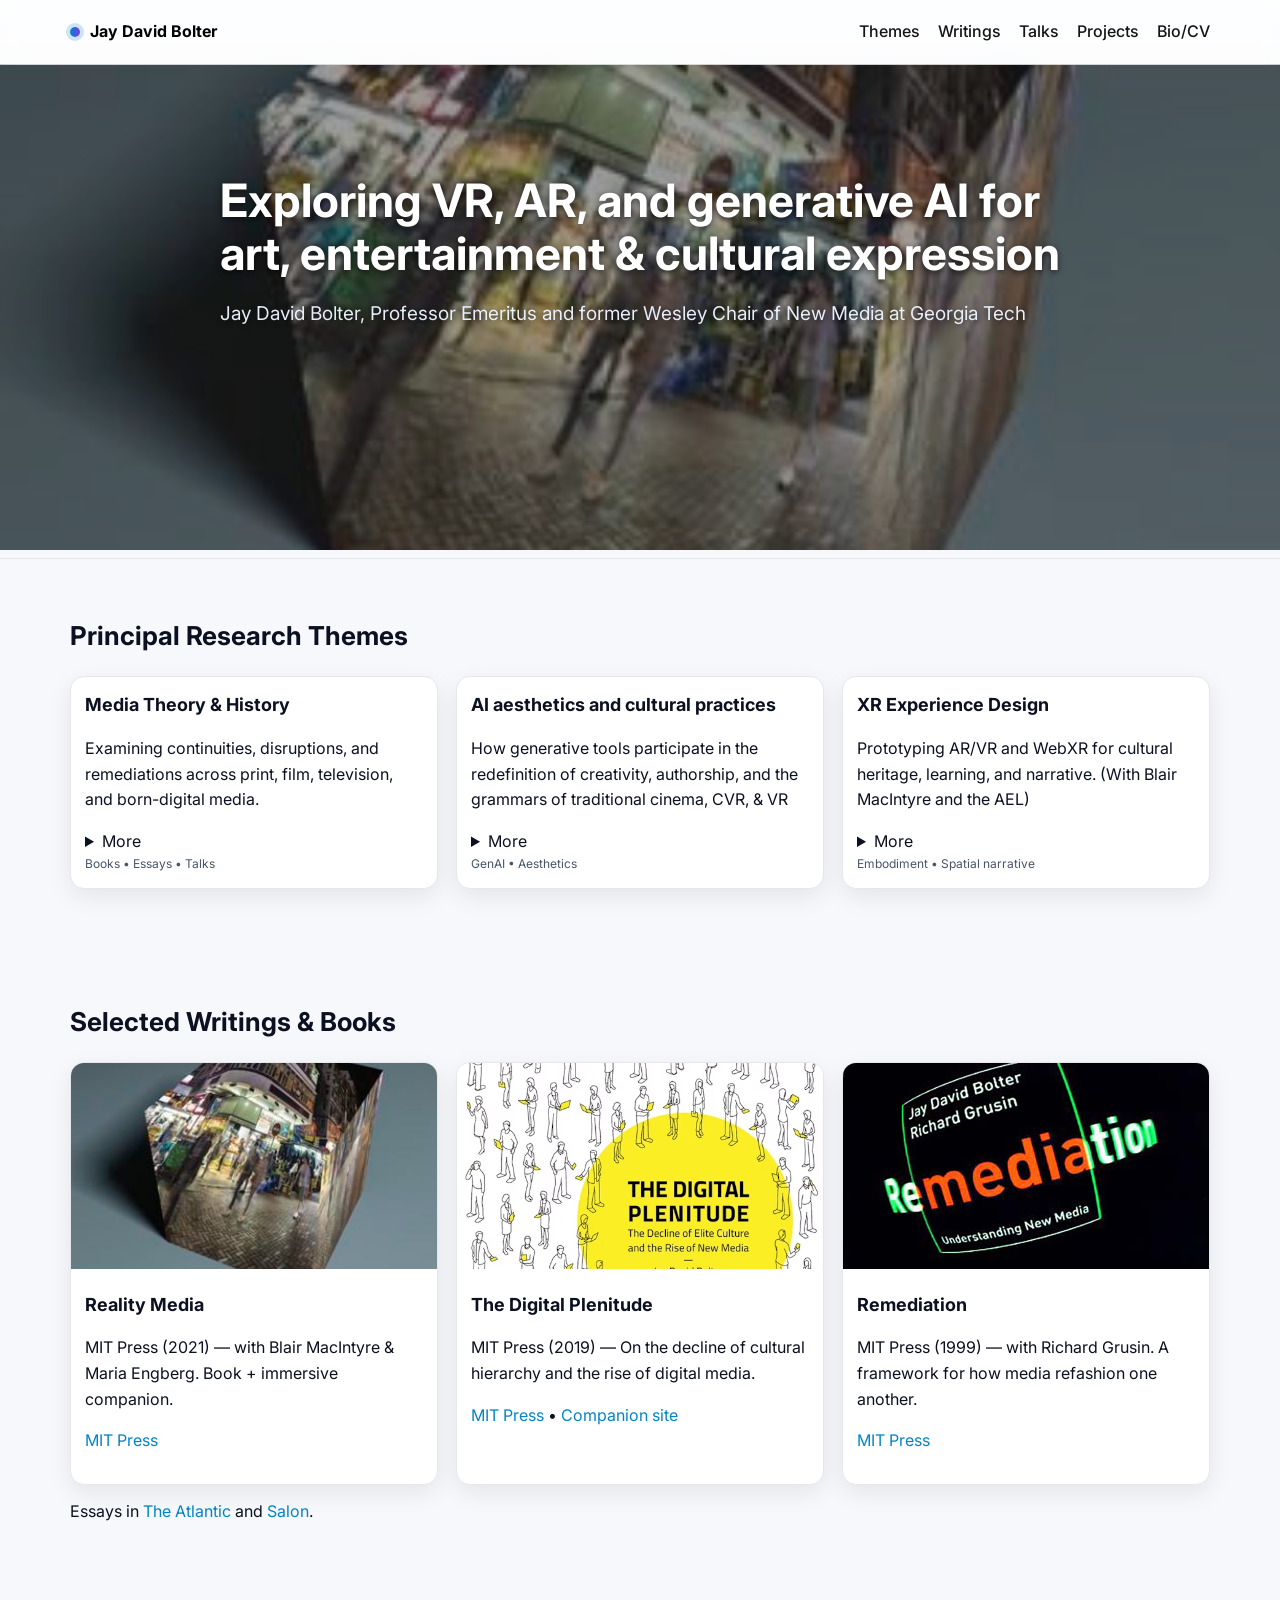
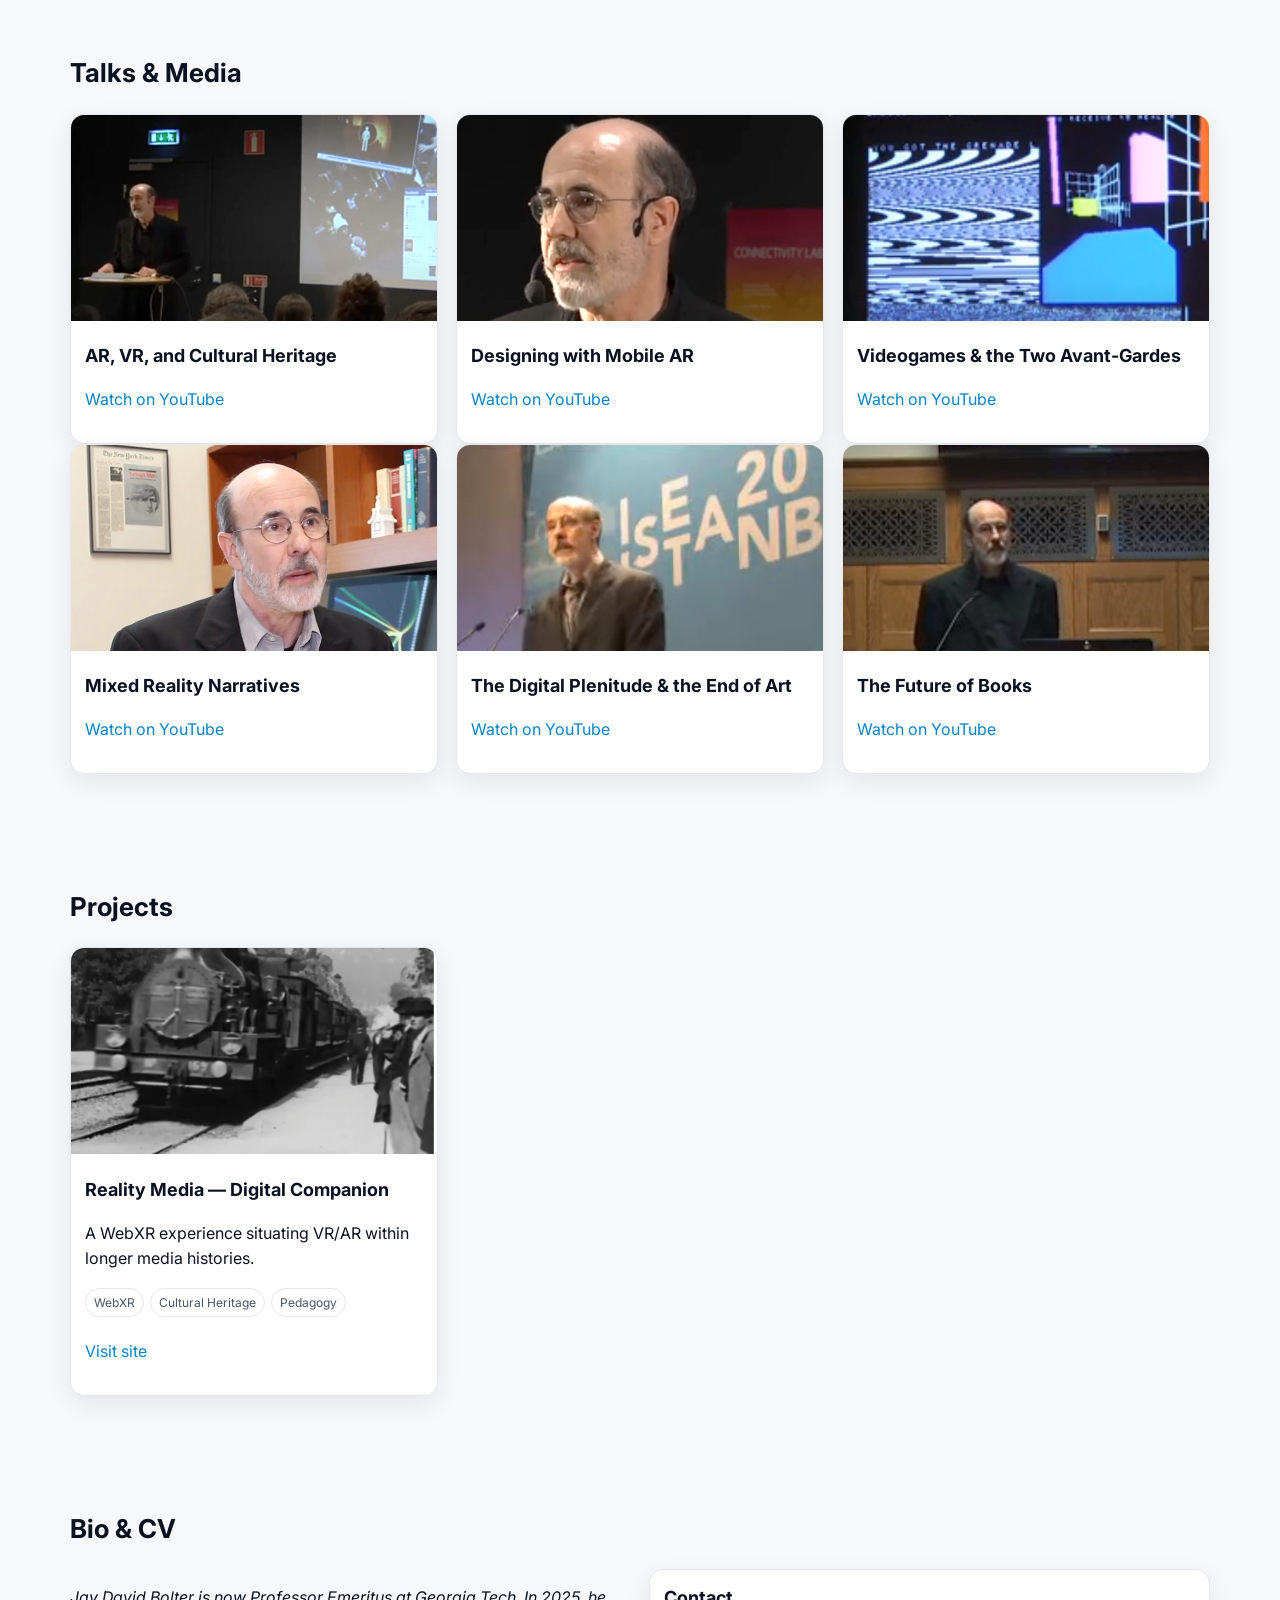
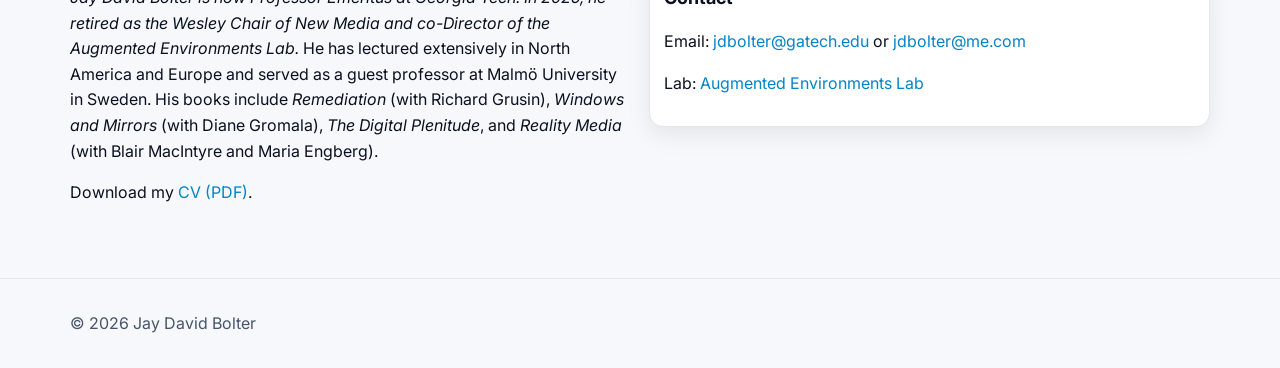
==== commit 84af64c6: "Many refinements Fixed the projects row for now to include only the reality media xr site. I need mo" ====
--- a/index.html
+++ b/index.html
@@ -21,7 +21,7 @@
       :root{ --bg:#f6f8fb; --text:#0b1120; --muted:#475569; --surface:#ffffff; --panel:#ffffff; --border:#e5e7eb; --accent:#0284c7; --accent2:#7c3aed; --ring: rgba(2,132,199,.2); --shadow:0 8px 24px rgba(2,6,23,.08);} }
     *,*::before,*::after{box-sizing:border-box}
     html,body{height:100%}
-    body{margin:0;background:var(--bg);color:var(--text);font-family:'Inter',system-ui,Segoe UI,Roboto,Arial,sans-serif;line-height:1.6}
+    body{margin:0;padding-top:64px;background:var(--bg);color:var(--text);font-family:'Inter',system-ui,Segoe UI,Roboto,Arial,sans-serif;line-height:1.6}
     a{color:var(--accent);text-decoration:none}
     a:hover{text-decoration:underline}
     .container{max-width:1180px;margin:0 auto;padding:0 20px}
@@ -31,7 +31,7 @@
     .skip:focus{left:16px;top:16px;background:var(--panel);border:2px solid var(--accent);padding:8px 12px;border-radius:8px;z-index:10000}
 
     /* NAV */
-    .nav{position:sticky;top:0;z-index:1000;background:rgba(255,255,255,0.85);backdrop-filter:saturate(140%) blur(10px);border-bottom:1px solid rgba(0,0,0,0.1)}
+    .nav{position:fixed;top:0;left:0;right:0;z-index:1100;background:rgba(255,255,255,0.78);backdrop-filter:saturate(140%) blur(10px);border-bottom:1px solid rgba(0,0,0,0.1)}
     .nav-inner{display:flex;align-items:center;justify-content:space-between;height:64px}
     .brand{display:flex;align-items:center;gap:10px;font-weight:700;color:#000;}
     .brand-dot{width:10px;height:10px;border-radius:50%;background:linear-gradient(90deg,var(--accent),var(--accent2));box-shadow:0 0 0 4px var(--ring)}
@@ -78,14 +78,14 @@
     .hero-card h1{color:#ffffff;}
     .hero-card .lead{color:#eaf2ff;opacity:.98}
     .eyebrow{font-size:12px;letter-spacing:.14em;text-transform:uppercase;color:#d8e4f7}
-    h1{font-size:clamp(28px,4.5vw,50px);line-height:1.15;margin:.2em 0}
+    h1{font-size:clamp(26px,4vw,46px);line-height:1.15;margin:.2em 0}
     .lead{font-size:clamp(16px,2.2vw,19px);color:var(--muted)}
     .cta{display:flex;flex-wrap:wrap;gap:12px;margin-top:14px}
     .btn{display:inline-flex;align-items:center;gap:8px;padding:10px 14px;border-radius:12px;border:1px solid var(--border);background:var(--surface);color:var(--text);font-weight:600}
     .btn.primary{background:linear-gradient(90deg,var(--accent),var(--accent2));color:#081018;border:none}
 
     /* SECTIONS */
-    main section{padding:64px 0}
+    main section{padding:56px 0}
     .section-head{display:flex;align-items:flex-end;justify-content:space-between;gap:10px;margin-bottom:20px}
     .section-head h2{margin:0;font-size:26px}
     .kicker{color:var(--muted);font-size:14px}
@@ -144,24 +144,6 @@
     /* Prevent headings from hiding under sticky nav */
     section { scroll-margin-top: 76px; }
 
-    /* Floating Back-to-top button */
-    .to-top{
-      position: fixed;
-      right: 20px;
-      bottom: 24px;
-      display: none;
-      align-items: center;
-      gap: 8px;
-      padding: 10px 14px;
-      border-radius: 999px;
-      box-shadow: var(--shadow);
-      z-index: 1100;
-    }
-    .to-top.show{ display: inline-flex; }
-    .to-top .chev{font-weight:700; line-height:1}
-    @media (max-width:720px){
-      .to-top{ right: 14px; bottom: 18px; }
-    }
   </style>
 </head>
 <body>
@@ -189,7 +171,7 @@
       <img src="assets/banner.jpg" alt="Abstract banner evoking XR and AI" />
       <div class="hero-content">
         <div class="hero-card">
-          <h1>Exploring VR, AR, and generative AI for art, entertainment & cultural expression</h1>
+          <h1>Exploring VR, AR, and generative AI for<br> art, entertainment & cultural expression</h1>
           <p class="lead">Jay David Bolter, Professor Emeritus and former Wesley Chair of New Media at Georgia Tech</p>
         </div>
       </div>
@@ -223,7 +205,7 @@
                 <summary>More</summary>
                 <p>Working with current and recent Ph.D. students, I am exploring the aesthetics of generative AI, especially for the creation of traditional screen-based cinema, CVR, and 'true' 3D VR.</p>
               </details>
-              <div class="meta">GenAI • Workflow • Practice-led</div>
+              <div class="meta">GenAI • Aesthetics</div>
             </div>
           </article>
           <article class="card">
@@ -234,7 +216,7 @@
                 <summary>More</summary>
                 <p>For more than two decades, I worked with Prof. Blair MacIntyre who heads the AEL (Augmented Environments Lab) to explore new forms of informal education, personal expression, and entertainment. We designed and built a number of prototypes and experimental systems for Augmented Reality. More recently we created experiences in VR, and especially WebVR, a protocol that allows users to access VR through a web browser on a smartphone, computer, or through a VR headset. We created a digital companion to our book Reality Media (MIT Press, 2021) using this technology. Reality Media places virtual and augmented reality in the tradition of other media, especially film and television, that fashion visual and auditory realities for their viewers. The digital companion illustrates this tradition both as a website and an immersive experience.</p>
               </details>
-              <div class="meta">Embodiment • Spatial narrative • Interaction</div>
+              <div class="meta">Embodiment • Spatial narrative</div>
             </div>
           </article>
         </div>
@@ -338,37 +320,22 @@
         <div class="section-head">
           <h2 id="projects-h">Projects</h2>
         </div>
+        <!--
         <div class="filters" role="toolbar" aria-label="Project filters">
           <button class="chip" data-filter="all" aria-pressed="true">All</button>
           <button class="chip" data-filter="xr">XR</button>
           <button class="chip" data-filter="ai">AI</button>
           <button class="chip" data-filter="theory">Theory</button>
         </div>
+        -->
         <div class="grid cols-3" id="projectGrid">
           <article class="card" data-tags="xr theory">
-            <img src="assets/atlantic.png" alt="The Atlantic thumbnail" />
+            <img src="assets/projects/realitymedia.png" alt="RealityMedia image" />
             <div class="card-body">
               <h3>Reality Media — Digital Companion</h3>
-              <p>A WebXR site situating VR/AR within longer media histories.</p>
+              <p>A WebXR experience situating VR/AR within longer media histories.</p>
               <div><span class="tag">WebXR</span><span class="tag">Cultural Heritage</span><span class="tag">Pedagogy</span></div>
               <p><a href="https://realitymedia.digital/" target="_blank" rel="noopener">Visit site</a></p>
-            </div>
-          </article>
-          <article class="card" data-tags="xr">
-            <img src="assets/talks/mixed.png" alt="Mixed Reality Narratives" />
-            <div class="card-body">
-              <h3>Mixed Reality Narratives</h3>
-              <p>Designing narrative structures for spatial computing and embodied interaction.</p>
-              <div><span class="tag">AR</span><span class="tag">Narrative</span><span class="tag">Embodiment</span></div>
-              <p><a href="https://youtu.be/VfJPQSbQXXM?feature=shared" target="_blank" rel="noopener">Watch talk</a></p>
-            </div>
-          </article>
-          <article class="card" data-tags="ai xr">
-            <img src="assets/yesterday.png" alt="Salon thumbnail" />
-            <div class="card-body">
-              <h3>AI for Cinematic Prototyping</h3>
-              <p>Exploring generative workflows for screen-based cinema and 360° video (CVR).</p>
-              <div><span class="tag">GenAI</span><span class="tag">CVR</span><span class="tag">Workflow</span></div>
             </div>
           </article>
         </div>
@@ -405,7 +372,6 @@
     </div>
   </footer>
 
-  <a href="#home" id="toTop" class="btn to-top" aria-label="Back to top"><span class="chev">↑</span> Top</a>
 
   <script>
     // Theme preference
@@ -427,7 +393,8 @@
       menuBtn.setAttribute('aria-expanded', String(!isOpen));
     });
 
-    // Project filters
+    /*
+    // Project filters (temporarily disabled)
     const chips = document.querySelectorAll('.chip');
     const cards = document.querySelectorAll('#projectGrid .card');
     chips.forEach(ch => ch.addEventListener('click', ()=>{
@@ -442,6 +409,7 @@
         }
       });
     }));
+    */
 
     // Year
     document.getElementById('year').textContent = new Date().getFullYear();
@@ -461,26 +429,6 @@
       reveal.observe(el);
     });
 
-    // Back-to-top: show on scroll and smooth-scroll fallback
-    const toTopBtn = document.getElementById('toTop');
-    const prefersReduced = window.matchMedia('(prefers-reduced-motion: reduce)').matches;
-
-    const toggleToTop = () => {
-      const y = window.scrollY || document.documentElement.scrollTop;
-      toTopBtn?.classList.toggle('show', y > 400);
-    };
-    window.addEventListener('scroll', toggleToTop, { passive: true });
-    window.addEventListener('load', toggleToTop);
-
-    toTopBtn?.addEventListener('click', (e)=>{
-      // native anchor handles most cases; provide JS fallback when needed
-      if (prefersReduced) return; // no animation if user prefers reduced motion
-      // If the browser doesn't support CSS smooth scroll or to ensure consistency:
-      if (!('scrollBehavior' in document.documentElement.style)) {
-        e.preventDefault();
-        window.scrollTo({ top: 0, behavior: 'smooth' });
-      }
-    });
   </script>
 </body>
 </html>
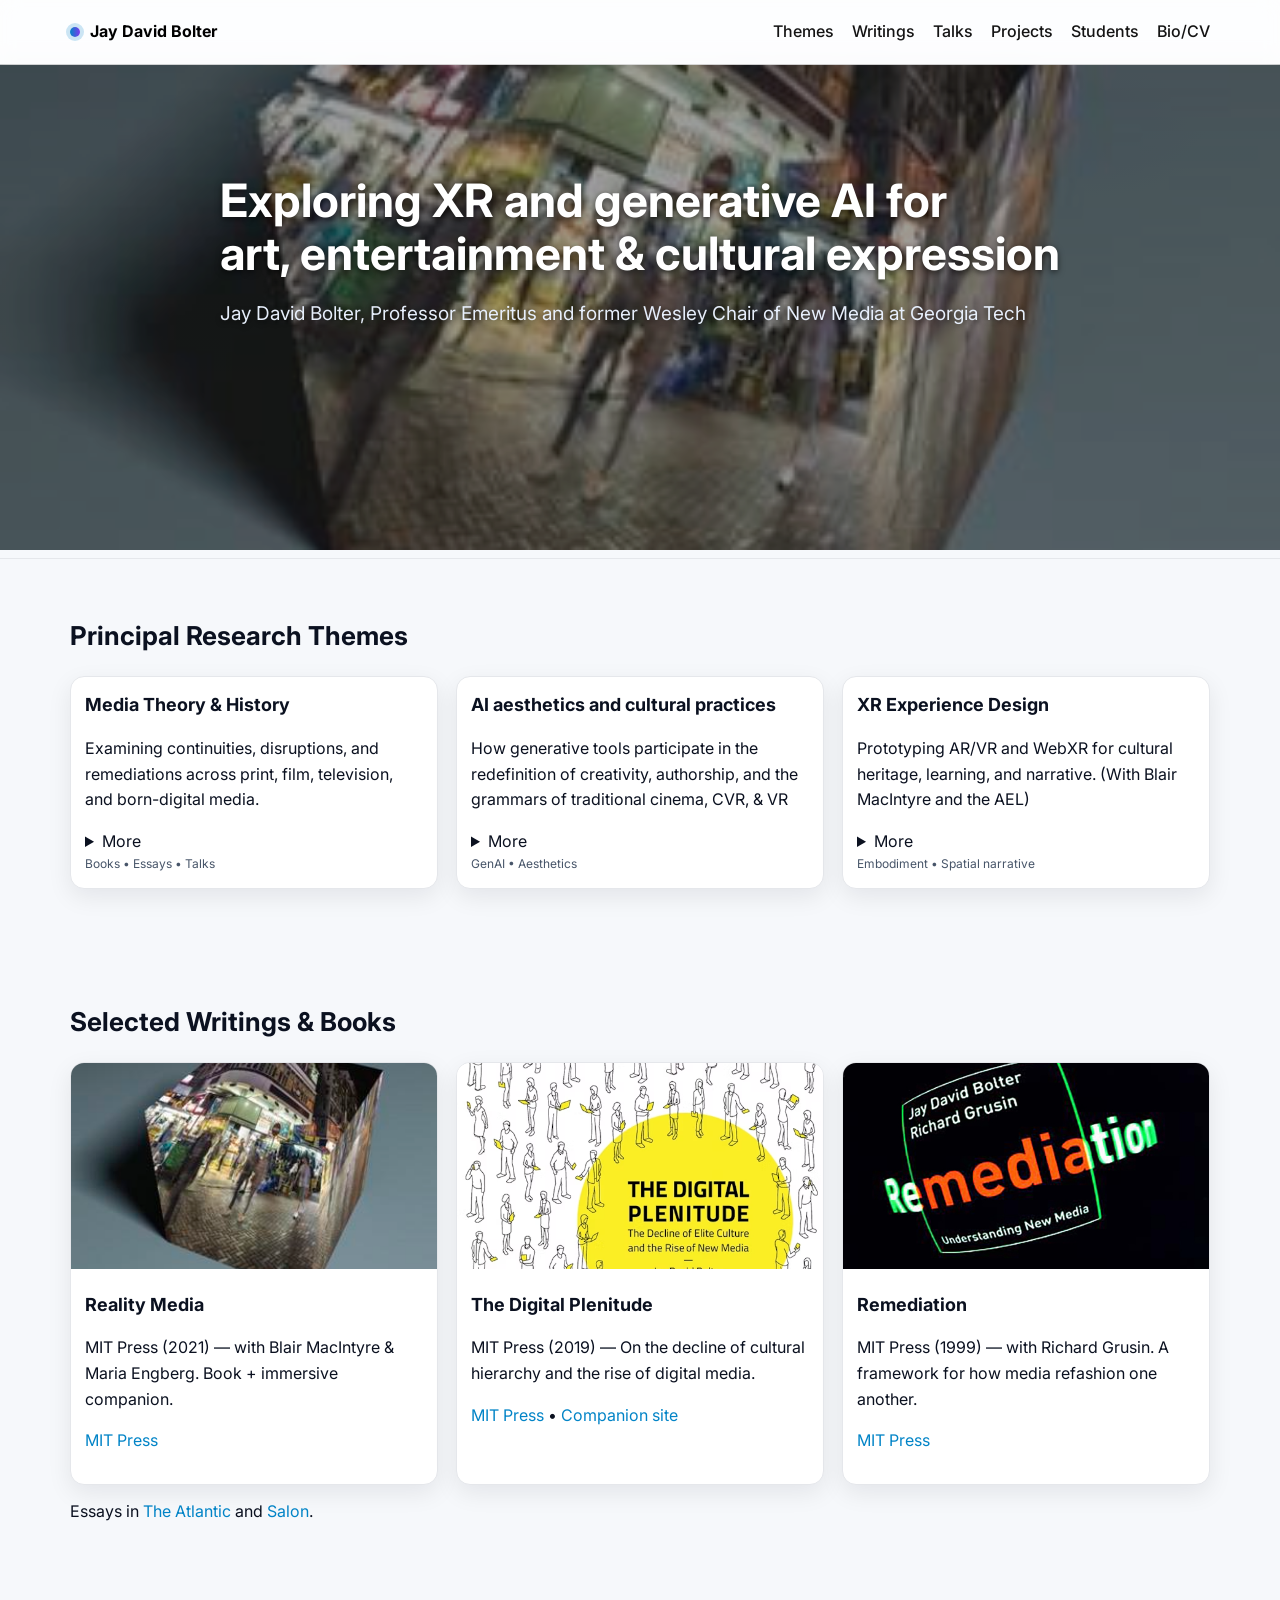
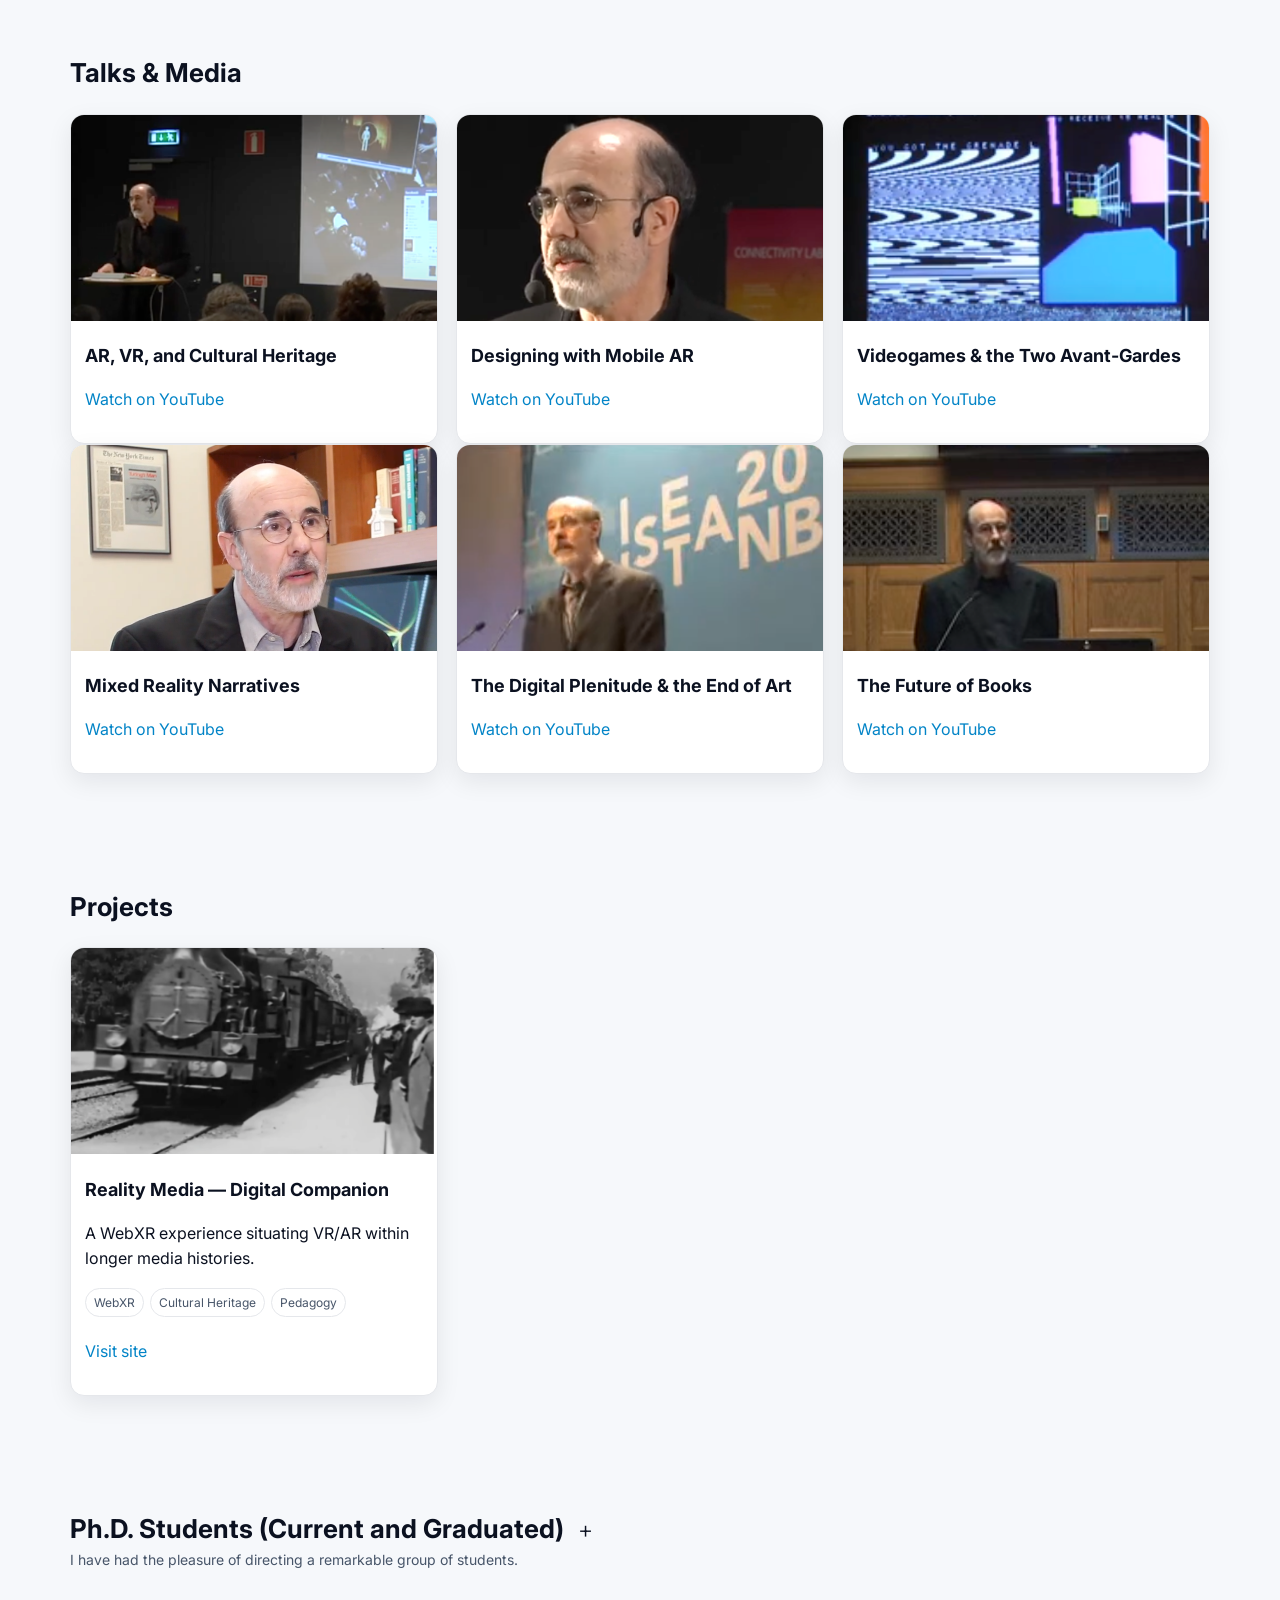
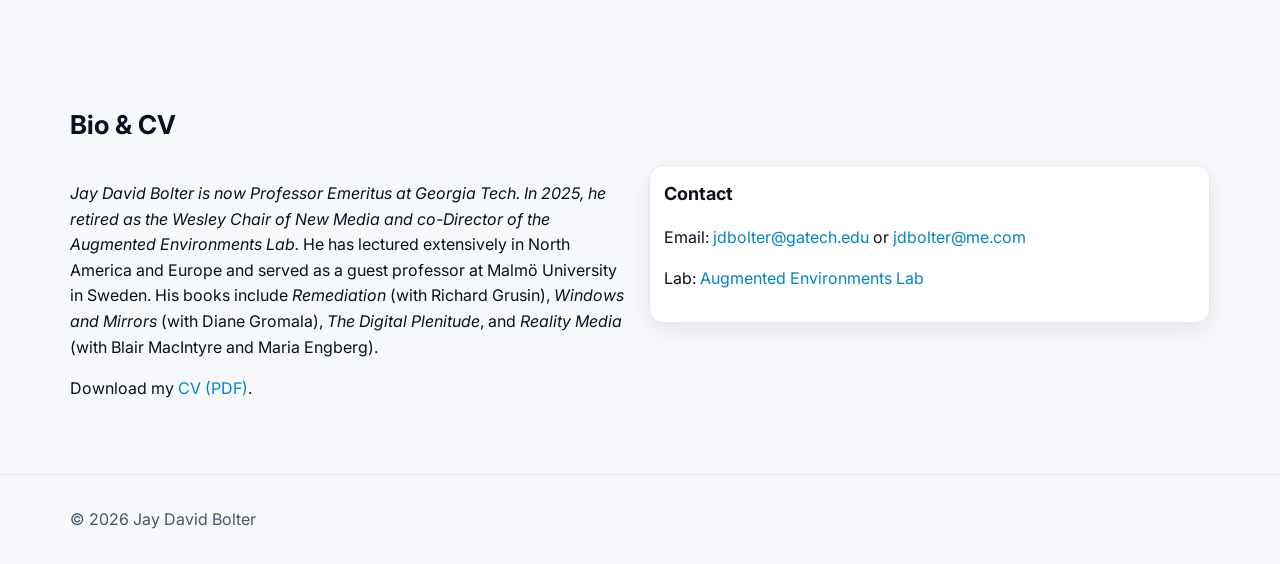
==== commit 96453757: "Added student section" ====
--- a/index.html
+++ b/index.html
@@ -11,140 +11,7 @@
   <link rel="preconnect" href="https://fonts.googleapis.com">
   <link rel="preconnect" href="https://fonts.gstatic.com" crossorigin>
   <link href="https://fonts.googleapis.com/css2?family=Inter:wght@300;400;500;600;700&display=swap" rel="stylesheet">
-  <style>
-    :root{
-      --bg: #0c0f14; --text:#e7edf7; --muted:#98a5ba; --surface:#101520; --panel:#141b28;
-      --border:#202838; --accent:#6ee7ff; --accent2:#a78bfa; --ring: rgba(110,231,255,.4);
-      --shadow: 0 10px 30px rgba(0,0,0,.35);
-    }
-    @media (prefers-color-scheme: light){
-      :root{ --bg:#f6f8fb; --text:#0b1120; --muted:#475569; --surface:#ffffff; --panel:#ffffff; --border:#e5e7eb; --accent:#0284c7; --accent2:#7c3aed; --ring: rgba(2,132,199,.2); --shadow:0 8px 24px rgba(2,6,23,.08);} }
-    *,*::before,*::after{box-sizing:border-box}
-    html,body{height:100%}
-    body{margin:0;padding-top:64px;background:var(--bg);color:var(--text);font-family:'Inter',system-ui,Segoe UI,Roboto,Arial,sans-serif;line-height:1.6}
-    a{color:var(--accent);text-decoration:none}
-    a:hover{text-decoration:underline}
-    .container{max-width:1180px;margin:0 auto;padding:0 20px}
-
-    /* Skip link */
-    .skip{position:absolute;left:-9999px;top:auto;overflow:hidden}
-    .skip:focus{left:16px;top:16px;background:var(--panel);border:2px solid var(--accent);padding:8px 12px;border-radius:8px;z-index:10000}
-
-    /* NAV */
-    .nav{position:fixed;top:0;left:0;right:0;z-index:1100;background:rgba(255,255,255,0.78);backdrop-filter:saturate(140%) blur(10px);border-bottom:1px solid rgba(0,0,0,0.1)}
-    .nav-inner{display:flex;align-items:center;justify-content:space-between;height:64px}
-    .brand{display:flex;align-items:center;gap:10px;font-weight:700;color:#000;}
-    .brand-dot{width:10px;height:10px;border-radius:50%;background:linear-gradient(90deg,var(--accent),var(--accent2));box-shadow:0 0 0 4px var(--ring)}
-    .links{display:flex;gap:18px;align-items:center}
-    .links a{color:#000;opacity:.92;font-weight:500}
-    .burger{display:none}
-    @media (max-width:760px){.links{display:none}.burger{display:inline-flex;align-items:center;gap:8px;border:1px solid var(--border);background:transparent;color:var(--muted);padding:6px 10px;border-radius:10px;}}
-
-    /* HERO */
-    .hero{position:relative;overflow:hidden;border-bottom:1px solid var(--border)}
-    .hero-bg{position:absolute;inset:0;background:radial-gradient(1200px 600px at 20% -10%,rgba(110,231,255,.25),transparent 60%),radial-gradient(900px 500px at 85% 10%,rgba(167,139,250,.22),transparent 55%),linear-gradient(180deg,rgba(255,255,255,.06),rgba(255,255,255,0));pointer-events:none}
-    .hero-media{position:relative}
-    /* .hero-media::after{content:"";position:absolute;inset:0;background:linear-gradient(180deg,rgba(0,0,0,.42),rgba(0,0,0,.42));pointer-events:none} */
-    .hero-media::after{content:"";position:absolute;inset:0;pointer-events:none;}
-    .hero-media img{
-      width:100%;
-      height:54vh;
-      object-fit:cover;
-      filter: brightness(0.6) saturate(105%) contrast(98%);
-      opacity:0.94;
-    }
-    .hero-content{
-      position:absolute;
-      inset:0;
-      display:grid;
-      place-items:center;
-      transform: translateY(-6vh);
-      /* The card sits over the image, no background overlay needed */
-    }
-    .hero-card{
-      margin:24px;
-      background: transparent;
-      border: none;
-      border-radius: 0;
-      box-shadow: none;
-      backdrop-filter: none;
-      max-width: min(1020px,92%);
-      padding:24px;
-    }
-    .hero-card h1,
-    .hero-card .lead {
-      text-shadow: 0 2px 6px rgba(0,0,0,0.6);
-    }
-    .hero-card h1{color:#ffffff;}
-    .hero-card .lead{color:#eaf2ff;opacity:.98}
-    .eyebrow{font-size:12px;letter-spacing:.14em;text-transform:uppercase;color:#d8e4f7}
-    h1{font-size:clamp(26px,4vw,46px);line-height:1.15;margin:.2em 0}
-    .lead{font-size:clamp(16px,2.2vw,19px);color:var(--muted)}
-    .cta{display:flex;flex-wrap:wrap;gap:12px;margin-top:14px}
-    .btn{display:inline-flex;align-items:center;gap:8px;padding:10px 14px;border-radius:12px;border:1px solid var(--border);background:var(--surface);color:var(--text);font-weight:600}
-    .btn.primary{background:linear-gradient(90deg,var(--accent),var(--accent2));color:#081018;border:none}
-
-    /* SECTIONS */
-    main section{padding:56px 0}
-    .section-head{display:flex;align-items:flex-end;justify-content:space-between;gap:10px;margin-bottom:20px}
-    .section-head h2{margin:0;font-size:26px}
-    .kicker{color:var(--muted);font-size:14px}
-
-    /* XR MODAL & DETAILS */
-    details.more{margin-top:8px}
-    details.more summary{cursor:pointer}
-    dialog{border:1px solid var(--border);border-radius:12px;padding:20px;background:var(--surface);color:var(--text);max-width:720px;box-shadow:var(--shadow)}
-    dialog::backdrop{background:rgba(0,0,0,.5)}
-
-    /* GRIDS */
-    .grid{display:grid;gap:18px}
-    .grid.cols-3{grid-template-columns:repeat(3,1fr)}
-    .grid.cols-2{grid-template-columns:repeat(2,1fr)}
-    @media (max-width:980px){.grid.cols-3{grid-template-columns:repeat(2,1fr)}}
-    @media (max-width:720px){.grid.cols-3,.grid.cols-2{grid-template-columns:1fr}}
-    .card{background:var(--panel);border:1px solid var(--border);border-radius:14px;overflow:hidden;box-shadow:var(--shadow);transition:transform .2s ease}
-    .card:hover{transform:translateY(-3px)}
-    .card img{width:100%;aspect-ratio:16/9;object-fit:cover}
-    .card-body{padding:14px}
-    .card h3{margin:0 0 6px;font-size:18px}
-    .meta{color:var(--muted);font-size:12px}
-    .tag{display:inline-block;margin-right:6px;margin-bottom:6px;padding:4px 8px;border:1px solid var(--border);border-radius:999px;color:var(--muted);font-size:12px}
-
-    /* FILTER TABS */
-    .filters{display:flex;flex-wrap:wrap;gap:8px;margin:8px 0 18px}
-    .chip{border:1px solid var(--border);background:transparent;color:var(--muted);padding:6px 10px;border-radius:999px;cursor:pointer}
-    .chip[aria-pressed="true"]{background:var(--surface);color:var(--text);box-shadow:0 0 0 3px var(--ring)}
-
-    /* TIMELINE */
-    .timeline{position:relative;margin-left:6px}
-    .timeline::before{content:"";position:absolute;left:10px;top:0;bottom:0;width:2px;background:var(--border)}
-    .t-item{position:relative;margin-left:28px;padding:10px 0}
-    .t-item::before{content:"";position:absolute;left:-18px;top:12px;width:10px;height:10px;background:linear-gradient(90deg,var(--accent),var(--accent2));border-radius:50%;box-shadow:0 0 0 3px var(--bg)}
-    .t-title{font-weight:600}
-
-    /* FOOTER */
-    footer{border-top:1px solid var(--border);padding:32px 0;color:var(--muted)}
-    .foot{display:grid;gap:16px;grid-template-columns:1fr auto;align-items:center}
-    @media (max-width:720px){.foot{grid-template-columns:1fr}}
-
-    @media (max-width:720px){
-      .hero-content{ transform: translateY(-3vh); }
-    }
-
-    /* Motion reduction */
-    @media (prefers-reduced-motion: reduce){
-      .card,.hero-card{transition:none}
-      .hero-content{display:block}
-    }
-
-    /* Smooth scrolling (respect reduced motion) */
-    @media (prefers-reduced-motion: no-preference){
-      html { scroll-behavior: smooth; }
-    }
-    /* Prevent headings from hiding under sticky nav */
-    section { scroll-margin-top: 76px; }
-
-  </style>
+  <link rel="stylesheet" href="assets/site.css">
 </head>
 <body>
   <a class="skip" href="#main">Skip to content</a>
@@ -158,6 +25,7 @@
         <a href="#writing">Writings</a>
         <a href="#talks">Talks</a>
         <a href="#projects">Projects</a>
+        <a href="#students">Students</a>
         <a href="#bio">Bio/CV</a>
       </nav>
       <button class="burger" id="menuBtn" aria-expanded="false" aria-controls="m">Menu</button>
@@ -171,7 +39,7 @@
       <img src="assets/banner.jpg" alt="Abstract banner evoking XR and AI" />
       <div class="hero-content">
         <div class="hero-card">
-          <h1>Exploring VR, AR, and generative AI for<br> art, entertainment & cultural expression</h1>
+          <h1>Exploring XR and generative AI for<br> art, entertainment & cultural expression</h1>
           <p class="lead">Jay David Bolter, Professor Emeritus and former Wesley Chair of New Media at Georgia Tech</p>
         </div>
       </div>
@@ -342,6 +210,22 @@
       </div>
     </section>
 
+    <!-- STUDENTS (collapsible) -->
+    <section id="students" aria-labelledby="students-h">
+      <div class="container">
+        <div class="section-head clickable" id="studentsToggle" role="button" tabindex="0" aria-expanded="false" aria-controls="studentsContent">
+          <div>
+            <h2 id="students-h">Ph.D. Students (Current and Graduated) <span class="toggle-icon" aria-hidden="true">+</span></h2>
+            <p class="section-subtitle"> I have had the pleasure of directing a remarkable group of students.</p>
+          </div>
+        </div>
+        <div id="studentsContent" class="collapsible-content" aria-hidden="true">
+          <div class="grid cols-3" id="studentsGrid">
+            <!-- Student cards will be dynamically loaded from students.json -->
+          </div>
+        </div>
+      </div>
+    </section>
 
     <!-- BIO/CV -->
     <section id="bio" aria-labelledby="bio-h">
@@ -414,6 +298,52 @@
     // Year
     document.getElementById('year').textContent = new Date().getFullYear();
 
+    // Load students from JSON
+    fetch('assets/students/students.json')
+      .then(response => response.json())
+      .then(students => {
+        const grid = document.getElementById('studentsGrid');
+        students.forEach(student => {
+          const card = document.createElement('article');
+          card.className = 'card';
+          
+          const photoSrc = student.photo || 'placeholder.svg';
+          
+          card.innerHTML = `
+            <img src="assets/students/${photoSrc}" alt="${student.name}" onerror="this.src='assets/students/placeholder.svg'" />
+            <div class="card-body">
+              <h3>${student.name}</h3>
+              <p>${student.bio}</p>
+              ${student.website ? `<p><a href="${student.website}" target="_blank" rel="noopener">Website</a></p>` : ''}
+              <div class="meta">${student.year}</div>
+            </div>
+          `;
+          grid.appendChild(card);
+        });
+      })
+      .catch(err => console.error('Error loading students:', err));
+
+    // Students section toggle
+    const studentsToggle = document.getElementById('studentsToggle');
+    const studentsContent = document.getElementById('studentsContent');
+    const toggleIcon = studentsToggle?.querySelector('.toggle-icon');
+    
+    studentsToggle?.addEventListener('click', ()=>{
+      const isExpanded = studentsToggle.getAttribute('aria-expanded') === 'true';
+      studentsToggle.setAttribute('aria-expanded', String(!isExpanded));
+      studentsContent.setAttribute('aria-hidden', String(isExpanded));
+      studentsContent.classList.toggle('expanded');
+      toggleIcon.classList.toggle('open');
+    });
+    
+    // Allow keyboard activation (Enter/Space)
+    studentsToggle?.addEventListener('keydown', (e)=>{
+      if(e.key === 'Enter' || e.key === ' '){
+        e.preventDefault();
+        studentsToggle.click();
+      }
+    });
+
 
     // Simple reveal on scroll
     const reveal = new IntersectionObserver((entries)=>{
--- a/assets/site.css
+++ b/assets/site.css
@@ -0,0 +1,142 @@
+    :root{
+      --bg: #0c0f14; --text:#e7edf7; --muted:#98a5ba; --surface:#101520; --panel:#141b28;
+      --border:#202838; --accent:#6ee7ff; --accent2:#a78bfa; --ring: rgba(110,231,255,.4);
+      --shadow: 0 10px 30px rgba(0,0,0,.35);
+    }
+    @media (prefers-color-scheme: light){
+      :root{ --bg:#f6f8fb; --text:#0b1120; --muted:#475569; --surface:#ffffff; --panel:#ffffff; --border:#e5e7eb; --accent:#0284c7; --accent2:#7c3aed; --ring: rgba(2,132,199,.2); --shadow:0 8px 24px rgba(2,6,23,.08);} }
+    *,*::before,*::after{box-sizing:border-box}
+    html,body{height:100%}
+    body{margin:0;padding-top:64px;background:var(--bg);color:var(--text);font-family:'Inter',system-ui,Segoe UI,Roboto,Arial,sans-serif;line-height:1.6}
+    a{color:var(--accent);text-decoration:none}
+    a:hover{text-decoration:underline}
+    .container{max-width:1180px;margin:0 auto;padding:0 20px}
+
+    /* Skip link */
+    .skip{position:absolute;left:-9999px;top:auto;overflow:hidden}
+    .skip:focus{left:16px;top:16px;background:var(--panel);border:2px solid var(--accent);padding:8px 12px;border-radius:8px;z-index:10000}
+
+    /* NAV */
+    .nav{position:fixed;top:0;left:0;right:0;z-index:1100;background:rgba(255,255,255,0.78);backdrop-filter:saturate(140%) blur(10px);border-bottom:1px solid rgba(0,0,0,0.1)}
+    .nav-inner{display:flex;align-items:center;justify-content:space-between;height:64px}
+    .brand{display:flex;align-items:center;gap:10px;font-weight:700;color:#000;}
+    .brand-dot{width:10px;height:10px;border-radius:50%;background:linear-gradient(90deg,var(--accent),var(--accent2));box-shadow:0 0 0 4px var(--ring)}
+    .links{display:flex;gap:18px;align-items:center}
+    .links a{color:#000;opacity:.92;font-weight:500}
+    .burger{display:none}
+    @media (max-width:760px){.links{display:none}.burger{display:inline-flex;align-items:center;gap:8px;border:1px solid var(--border);background:transparent;color:var(--muted);padding:6px 10px;border-radius:10px;}}
+
+    /* HERO */
+    .hero{position:relative;overflow:hidden;border-bottom:1px solid var(--border)}
+    .hero-bg{position:absolute;inset:0;background:radial-gradient(1200px 600px at 20% -10%,rgba(110,231,255,.25),transparent 60%),radial-gradient(900px 500px at 85% 10%,rgba(167,139,250,.22),transparent 55%),linear-gradient(180deg,rgba(255,255,255,.06),rgba(255,255,255,0));pointer-events:none}
+    .hero-media{position:relative}
+    /* .hero-media::after{content:"";position:absolute;inset:0;background:linear-gradient(180deg,rgba(0,0,0,.42),rgba(0,0,0,.42));pointer-events:none} */
+    .hero-media::after{content:"";position:absolute;inset:0;pointer-events:none;}
+    .hero-media img{
+      width:100%;
+      height:54vh;
+      object-fit:cover;
+      filter: brightness(0.6) saturate(105%) contrast(98%);
+      opacity:0.94;
+    }
+    .hero-content{
+      position:absolute;
+      inset:0;
+      display:grid;
+      place-items:center;
+      transform: translateY(-6vh);
+      /* The card sits over the image, no background overlay needed */
+    }
+    .hero-card{
+      margin:24px;
+      background: transparent;
+      border: none;
+      border-radius: 0;
+      box-shadow: none;
+      backdrop-filter: none;
+      max-width: min(1020px,92%);
+      padding:24px;
+    }
+    .hero-card h1,
+    .hero-card .lead {
+      text-shadow: 0 2px 6px rgba(0,0,0,0.6);
+    }
+    .hero-card h1{color:#ffffff;}
+    .hero-card .lead{color:#eaf2ff;opacity:.98}
+    .eyebrow{font-size:12px;letter-spacing:.14em;text-transform:uppercase;color:#d8e4f7}
+    h1{font-size:clamp(26px,4vw,46px);line-height:1.15;margin:.2em 0}
+    .lead{font-size:clamp(16px,2.2vw,19px);color:var(--muted)}
+    .cta{display:flex;flex-wrap:wrap;gap:12px;margin-top:14px}
+    .btn{display:inline-flex;align-items:center;gap:8px;padding:10px 14px;border-radius:12px;border:1px solid var(--border);background:var(--surface);color:var(--text);font-weight:600}
+    .btn.primary{background:linear-gradient(90deg,var(--accent),var(--accent2));color:#081018;border:none}
+
+    /* SECTIONS */
+    main section{padding:56px 0}
+    .section-head{display:flex;align-items:flex-end;justify-content:space-between;gap:10px;margin-bottom:20px}
+    .section-head h2{margin:0;font-size:26px}
+    .kicker{color:var(--muted);font-size:14px}
+
+    /* XR MODAL & DETAILS */
+    details.more{margin-top:8px}
+    details.more summary{cursor:pointer}
+    dialog{border:1px solid var(--border);border-radius:12px;padding:20px;background:var(--surface);color:var(--text);max-width:720px;box-shadow:var(--shadow)}
+    dialog::backdrop{background:rgba(0,0,0,.5)}
+
+    /* GRIDS */
+    .grid{display:grid;gap:18px}
+    .grid.cols-3{grid-template-columns:repeat(3,1fr)}
+    .grid.cols-2{grid-template-columns:repeat(2,1fr)}
+    @media (max-width:980px){.grid.cols-3{grid-template-columns:repeat(2,1fr)}}
+    @media (max-width:720px){.grid.cols-3,.grid.cols-2{grid-template-columns:1fr}}
+    .card{background:var(--panel);border:1px solid var(--border);border-radius:14px;overflow:hidden;box-shadow:var(--shadow);transition:transform .2s ease}
+    .card:hover{transform:translateY(-3px)}
+    .card img{width:100%;aspect-ratio:16/9;object-fit:cover}
+    .card-body{padding:14px}
+    .card h3{margin:0 0 6px;font-size:18px}
+    .meta{color:var(--muted);font-size:12px}
+    .tag{display:inline-block;margin-right:6px;margin-bottom:6px;padding:4px 8px;border:1px solid var(--border);border-radius:999px;color:var(--muted);font-size:12px}
+
+    /* FILTER TABS */
+    .filters{display:flex;flex-wrap:wrap;gap:8px;margin:8px 0 18px}
+
+    /* COLLAPSIBLE SECTION */
+    .clickable{cursor:pointer;user-select:none;transition:opacity .2s ease}
+    .clickable:hover{opacity:.85}
+    .clickable:focus-visible{outline:2px solid var(--accent);outline-offset:4px;border-radius:4px}
+    .section-subtitle{margin:0;color:var(--muted);font-size:14px;font-weight:400}
+    .toggle-icon{display:inline-block;margin-left:8px;font-size:24px;font-weight:300;transition:transform .3s ease}
+    .toggle-icon.open{transform:rotate(45deg)}
+    .collapsible-content{max-height:0;overflow:hidden;transition:max-height .4s ease, opacity .3s ease;opacity:0}
+    .collapsible-content.expanded{max-height:5000px;opacity:1;margin-top:20px}
+    .chip{border:1px solid var(--border);background:transparent;color:var(--muted);padding:6px 10px;border-radius:999px;cursor:pointer}
+    .chip[aria-pressed="true"]{background:var(--surface);color:var(--text);box-shadow:0 0 0 3px var(--ring)}
+
+    /* TIMELINE */
+    .timeline{position:relative;margin-left:6px}
+    .timeline::before{content:"";position:absolute;left:10px;top:0;bottom:0;width:2px;background:var(--border)}
+    .t-item{position:relative;margin-left:28px;padding:10px 0}
+    .t-item::before{content:"";position:absolute;left:-18px;top:12px;width:10px;height:10px;background:linear-gradient(90deg,var(--accent),var(--accent2));border-radius:50%;box-shadow:0 0 0 3px var(--bg)}
+    .t-title{font-weight:600}
+
+    /* FOOTER */
+    footer{border-top:1px solid var(--border);padding:32px 0;color:var(--muted)}
+    .foot{display:grid;gap:16px;grid-template-columns:1fr auto;align-items:center}
+    @media (max-width:720px){.foot{grid-template-columns:1fr}}
+
+    @media (max-width:720px){
+      .hero-content{ transform: translateY(-3vh); }
+    }
+
+    /* Motion reduction */
+    @media (prefers-reduced-motion: reduce){
+      .card,.hero-card{transition:none}
+      .hero-content{display:block}
+    }
+
+    /* Smooth scrolling (respect reduced motion) */
+    @media (prefers-reduced-motion: no-preference){
+      html { scroll-behavior: smooth; }
+    }
+    /* Prevent headings from hiding under sticky nav */
+    section { scroll-margin-top: 76px; }
+
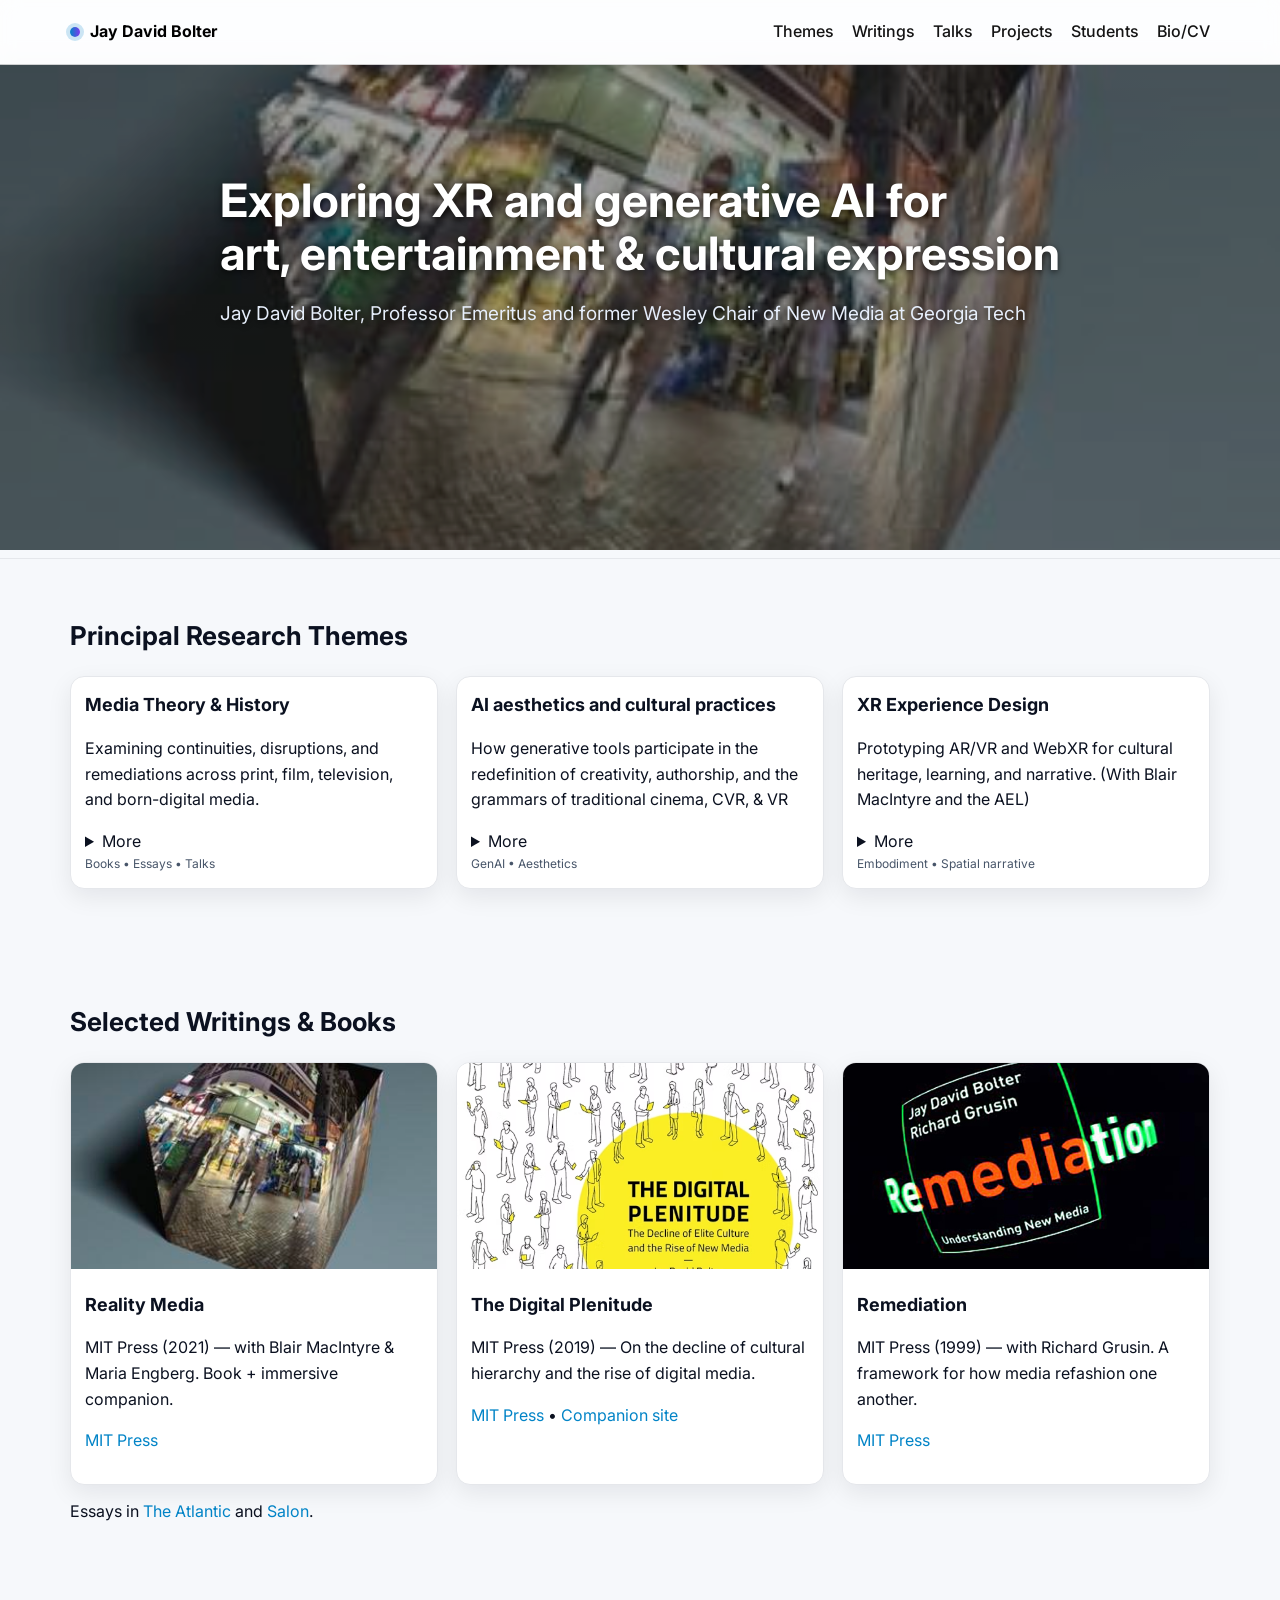
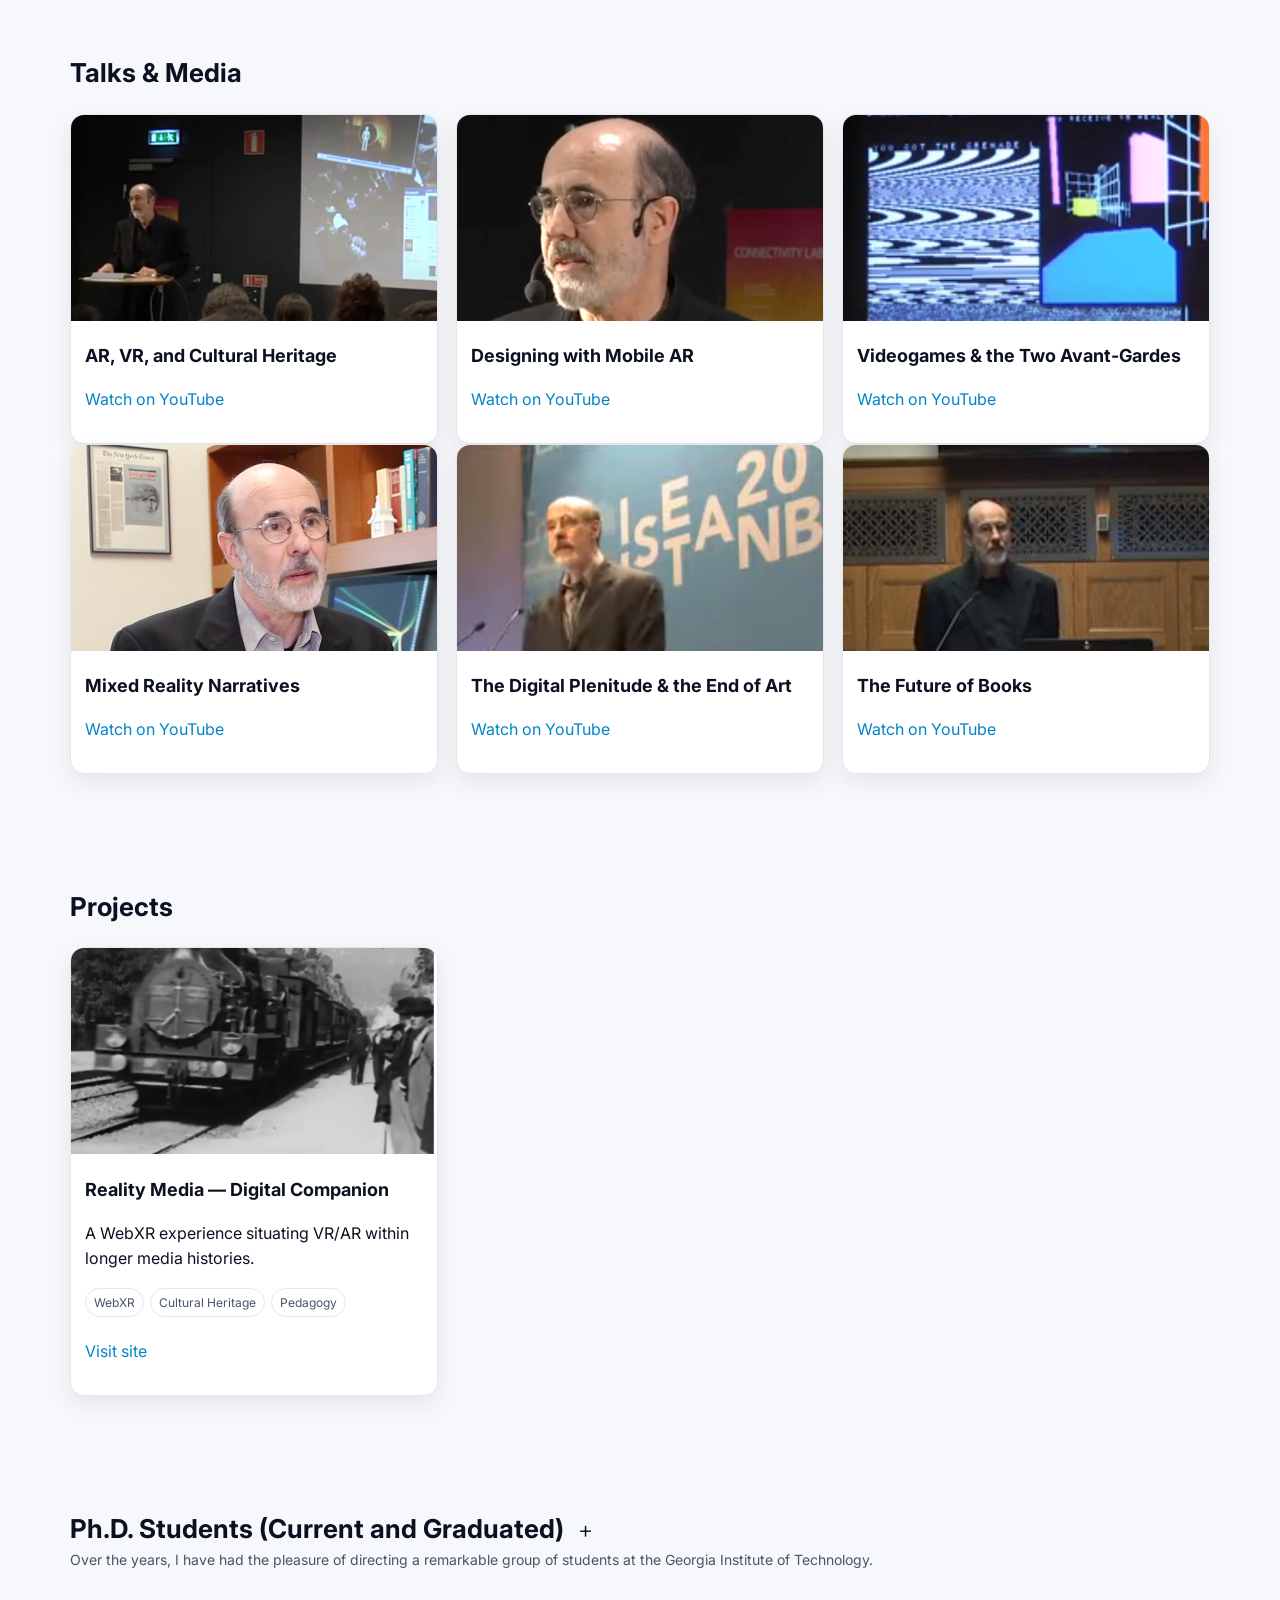
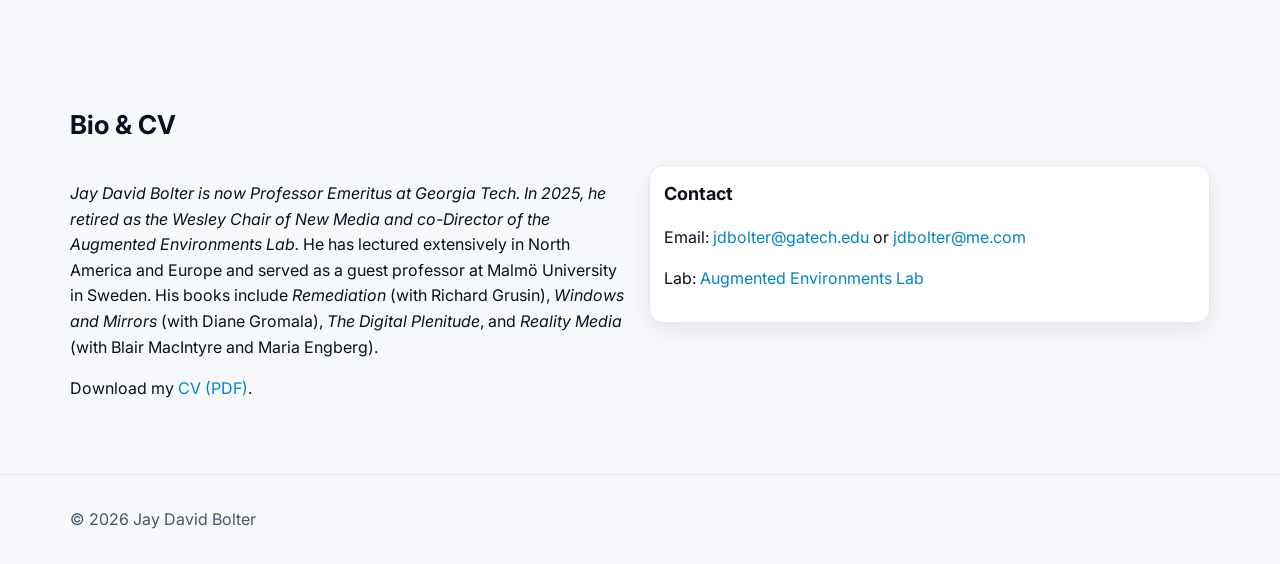
==== commit 22ae5d5f: "add Yuchen" ====
--- a/index.html
+++ b/index.html
@@ -216,7 +216,7 @@
         <div class="section-head clickable" id="studentsToggle" role="button" tabindex="0" aria-expanded="false" aria-controls="studentsContent">
           <div>
             <h2 id="students-h">Ph.D. Students (Current and Graduated) <span class="toggle-icon" aria-hidden="true">+</span></h2>
-            <p class="section-subtitle"> I have had the pleasure of directing a remarkable group of students.</p>
+            <p class="section-subtitle"> Over the years, I have had the pleasure of directing a remarkable group of students at the Georgia Institute of Technology.</p>
           </div>
         </div>
         <div id="studentsContent" class="collapsible-content" aria-hidden="true">
